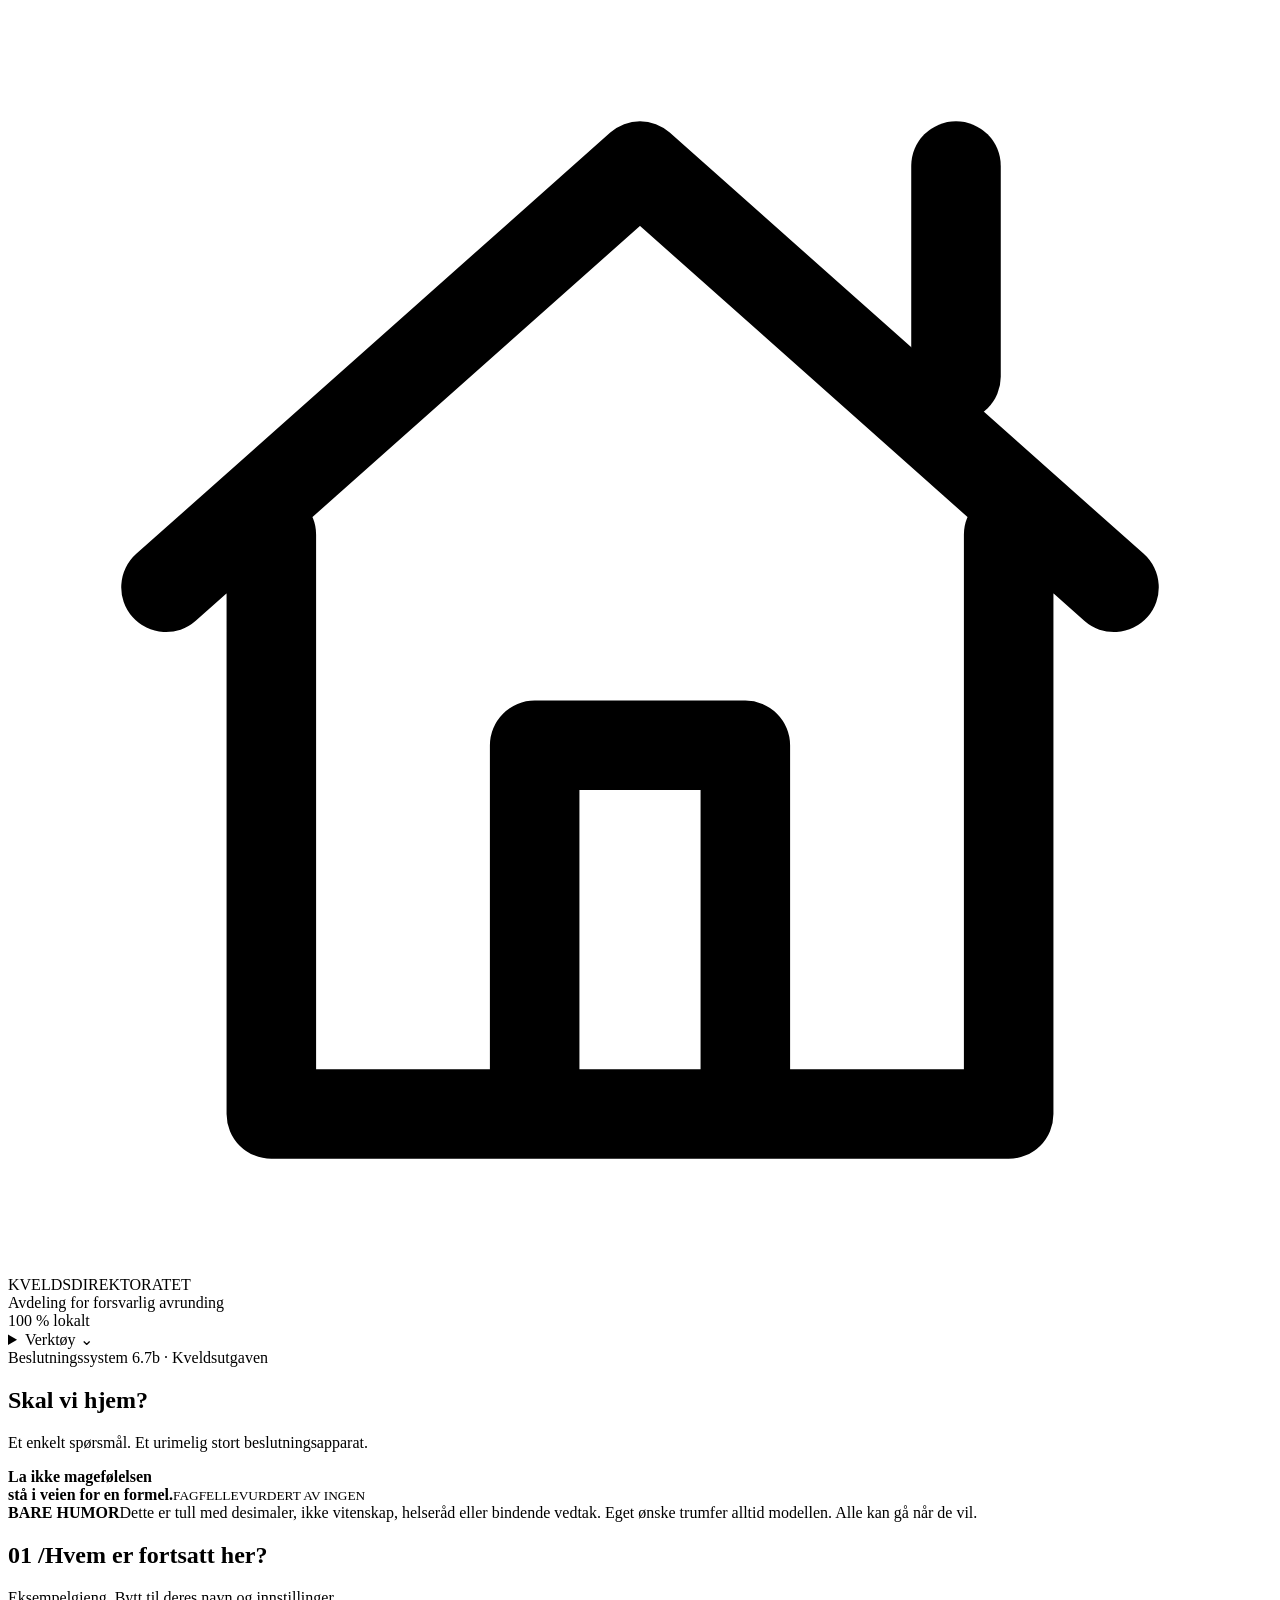
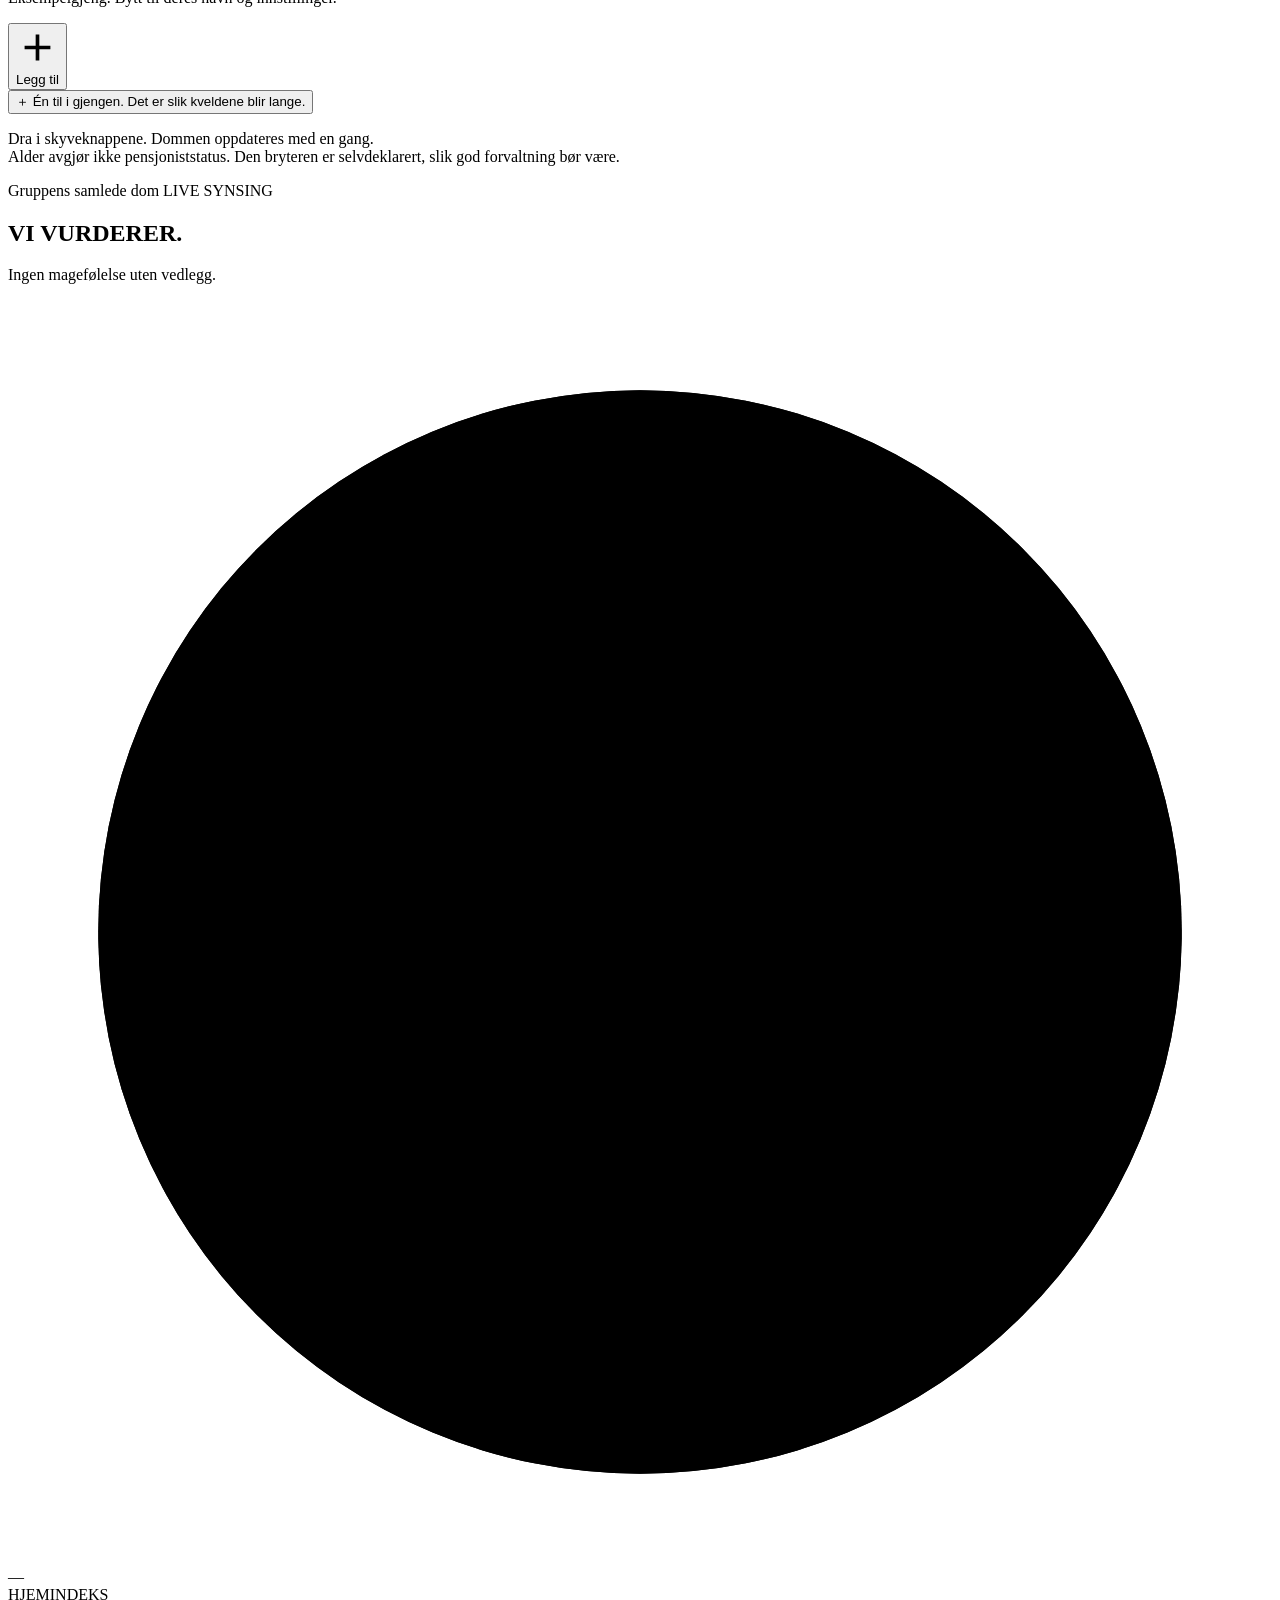
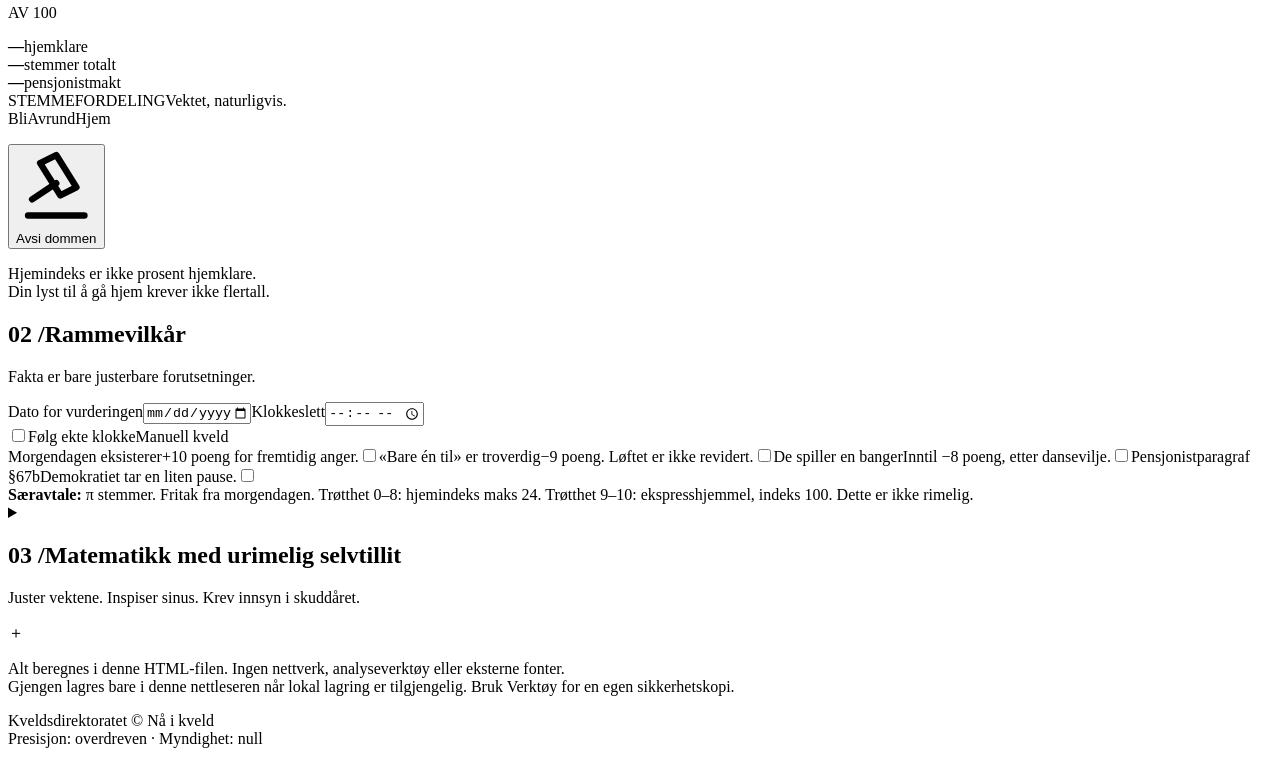
==== skal-vi-hjem/index.html @ 159235f3 "Add Skal vi hjem app shell" ====
<!DOCTYPE html>
<html lang="nb">
<head>
<meta charset="utf-8">
<meta name="viewport" content="width=device-width, initial-scale=1">
<meta name="theme-color" content="#141812">
<meta name="description" content="En fullstendig overkonstruert, helt lokal og utelukkende humoristisk beslutningsmodell for når kvelden skal avsluttes.">
<title>Skal vi hjem? — Kveldsdirektoratet</title>
<link rel="stylesheet" href="style.css">
</head>
<body>
<noscript><div class="no-js">Denne appen trenger JavaScript aktivert i nettleseren. Den bruker ikke internett.</div></noscript>
<header class="wrap topbar">
  <div class="brand"><div class="brand-icon" aria-hidden="true"><svg viewBox="0 0 24 24" fill="none" stroke="currentColor" stroke-width="1.7" stroke-linecap="round" stroke-linejoin="round"><path d="M3 11 12 3l9 8M5 10v11h14V10M10 21v-7h4v7"/><path d="M18 3v4"/></svg></div><div><div class="brand-name">KVELDSDIREKTORATET</div><div class="brand-sub">Avdeling for forsvarlig avrunding</div></div></div>
  <div class="top-actions"><div class="local-status" id="storage-status" title="Ingen data sendes. Alt behandles i nettleseren."><span class="dot"></span><span id="storage-label">100 % lokalt</span></div><details class="tools" id="tools"><summary>Verktøy <span aria-hidden="true">⌄</span></summary><div class="tools-menu"><button type="button" id="new-group">Ny, tom gjeng</button><button type="button" id="load-demo">Last inn eksempelgjengen</button><hr><button type="button" id="export-data">Lagre gjengen som fil (.json)</button><button type="button" id="import-data">Hent gjeng fra fil (.json)</button><button type="button" id="print-button">Skriv ut beslutningsgrunnlaget</button><hr><button type="button" id="reset-all">Tilbakestill alt</button><small>Ingen innlogging. Ingen sky.<br>Unødvendig mye saksbehandling.</small></div></details></div>
</header>
<main class="wrap" id="app-main">
  <section class="hero" aria-labelledby="page-title"><div><div class="eyebrow">Beslutningssystem 6.7b · Kveldsutgaven</div><h1 id="page-title">Skal vi hjem<span>?</span></h1><p class="hero-sub">Et enkelt spørsmål. Et urimelig stort beslutningsapparat.</p></div><div class="hero-aside"><strong>La ikke magefølelsen<br>stå i veien for en formel.</strong><small>FAGFELLEVURDERT AV INGEN</small></div></section>
  <div class="humor-note"><strong>BARE HUMOR</strong><span>Dette er tull med desimaler, ikke vitenskap, helseråd eller bindende vedtak. Eget ønske trumfer alltid modellen. Alle kan gå når de vil.</span></div>
  <div class="input-alert" id="input-alert" role="status" hidden></div>
  <div class="dashboard">
    <section class="people-section" aria-labelledby="people-heading"><div class="section-title"><div><h2 id="people-heading"><span class="section-index">01 /</span>Hvem er fortsatt her?</h2><p class="section-description" id="roster-description">Eksempelgjeng. Bytt til deres navn og innstillinger.</p></div><button class="btn btn-primary" type="button" id="add-person"><svg viewBox="0 0 20 20" fill="none" stroke="currentColor" stroke-width="1.7" aria-hidden="true"><path d="M10 4v12M4 10h12"/></svg>Legg til</button></div><div class="people-grid" id="people-grid"></div><button type="button" class="add-tile" id="add-person-bottom"><span aria-hidden="true">＋</span> Én til i gjengen. Det er slik kveldene blir lange.</button><p class="people-footnote">Dra i skyveknappene. Dommen oppdateres med en gang.<br>Alder avgjør ikke pensjoniststatus. Den bryteren er selvdeklarert, slik god forvaltning bør være.</p></section>
    <section class="panel verdict-panel" id="verdict-panel" aria-labelledby="verdict-title"><div class="panel-eyebrow"><span>Gruppens samlede dom</span><span class="live-badge"><span class="dot"></span> LIVE SYNSING</span></div><div class="verdict-main"><div><h2 class="verdict-heading" id="verdict-title" aria-live="polite" aria-atomic="true">VI VURDERER.</h2><p class="verdict-kicker" id="verdict-kicker">Ingen magefølelse uten vedlegg.</p></div><div class="gauge" id="group-gauge" role="img" aria-label="Gruppens hjemindeks"><svg viewBox="0 0 112 112" aria-hidden="true"><circle class="gauge-base" cx="56" cy="56" r="48"/><circle class="gauge-value" id="gauge-value" cx="56" cy="56" r="48"/></svg><div class="gauge-text"><div class="gauge-number" id="group-score">—</div><div class="gauge-caption">HJEMINDEKS</div><div class="gauge-caption">AV 100</div></div></div></div><p class="group-reason" id="group-reason"></p><div class="stats-row"><div class="stat"><strong id="home-count">—</strong><span>hjemklare</span></div><div class="stat"><strong id="vote-count">—</strong><span>stemmer totalt</span></div><div class="stat"><strong id="pension-power">—</strong><span>pensjonistmakt</span></div></div><div class="vote-title"><span>STEMMEFORDELING</span><span>Vektet, naturligvis.</span></div><div class="vote-bar" role="img" id="vote-bar" aria-label="Vektede stemmer"><div class="vote-segment vote-stay" id="votes-stay"></div><div class="vote-segment vote-middle" id="votes-middle"></div><div class="vote-segment vote-home" id="votes-home"></div></div><div class="vote-legend"><span><i class="legend-dot vote-stay"></i><span id="legend-stay">Bli</span></span><span><i class="legend-dot vote-middle"></i><span id="legend-middle">Avrund</span></span><span><i class="legend-dot vote-home"></i><span id="legend-home">Hjem</span></span></div><p class="counterfactual" id="counterfactual"></p><button class="btn btn-primary ruling-button" type="button" id="announce"><svg viewBox="0 0 20 20" fill="none" stroke="currentColor" stroke-width="1.6" stroke-linecap="round" stroke-linejoin="round" aria-hidden="true"><path d="m6 4 4-2 5 8-4 2zM10 9l-6 4M3 17h14"/></svg>Avsi dommen</button><p class="verdict-disclaimer">Hjemindeks er ikke prosent hjemklare.<br>Din lyst til å gå hjem krever ikke flertall.</p></section>
    <section class="panel controls-panel" aria-labelledby="controls-heading"><div class="panel-title"><h2 id="controls-heading"><span class="section-index">02 /</span>Rammevilkår</h2><p class="section-description">Fakta er bare justerbare forutsetninger.</p></div><div class="datetime-row"><label><span class="field-label">Dato for vurderingen</span><input id="model-date" type="date" min="1900-01-01" max="2199-12-31" required></label><label><span class="field-label">Klokkeslett</span><input id="model-time" type="time" step="60" required></label></div><div class="clock-line"><label><span class="switch"><input id="real-clock" type="checkbox"><span class="switch-track"></span></span>Følg ekte klokke</label><span class="clock-note" id="clock-note">Manuell kveld</span></div><div class="conditions"><label class="condition"><span><span class="condition-name">Morgendagen eksisterer</span><span class="condition-note">+10 poeng for fremtidig anger.</span></span><span class="switch"><input type="checkbox" id="tomorrow" data-condition="tomorrow"><span class="switch-track"></span></span></label><label class="condition"><span><span class="condition-name">«Bare én til» er troverdig</span><span class="condition-note">−9 poeng. Løftet er ikke revidert.</span></span><span class="switch"><input type="checkbox" id="oneMore" data-condition="oneMore"><span class="switch-track"></span></span></label><label class="condition"><span><span class="condition-name">De spiller en banger</span><span class="condition-note">Inntil −8 poeng, etter dansevilje.</span></span><span class="switch"><input type="checkbox" id="banger" data-condition="banger"><span class="switch-track"></span></span></label><label class="condition"><span><span class="condition-name">Pensjonistparagraf §67b</span><span class="condition-note">Demokratiet tar en liten pause.</span></span><span class="switch"><input type="checkbox" id="pensionRule" data-condition="pensionRule"><span class="switch-track"></span></span></label></div><div class="rule-box" id="rule-box"><strong>Særavtale:</strong> π stemmer. Fritak fra morgendagen. Trøtthet 0–8: hjemindeks maks 24. Trøtthet 9–10: ekspresshjemmel, indeks 100. Dette er ikke rimelig.</div></section>
  </div>
  <details class="method-section" id="method-section"><summary class="method-summary"><div><h2><span class="section-index">03 /</span>Matematikk med urimelig selvtillit</h2><p>Juster vektene. Inspiser sinus. Krev innsyn i skuddåret.</p></div><span class="method-chevron" aria-hidden="true">＋</span></summary><div class="method-body"><div class="formula-area"><p class="subheading">Hele den høyst useriøse formelen</p><div class="formula"><span class="accent">H<sub>i</sub> = clip<sub>0…100</sub>[</span><br>45 + a(T<sub>i</sub> − 5) − b(D<sub>i</sub> − 5)<br>+ c(A<sub>i</sub> − 45) + 2,5 max(0, h* − 22)<br>+ s sin(2π(m + 7A<sub>i</sub>) / 180)<br>+ L(år) + 10M(1 − QP<sub>i</sub>)<br>− 9E − 8B(D<sub>i</sub> / 10) <span class="accent">]</span><br><br><span class="accent">J<sub>i</sub></span> = H<sub>i</sub>, med mindre §67b gjelder:<br>QP<sub>i</sub> = 1 → T<sub>i</sub> ≤ 8: min(H<sub>i</sub>, 24)<br>QP<sub>i</sub> = 1 → T<sub>i</sub> ≥ 9: 100<br><span class="accent">w<sub>i</sub></span> = π ved aktiv særavtale, ellers 1<br><span class="accent">Gruppedom G = Σ(w<sub>i</sub> × J<sub>i</sub>) / Σw<sub>i</sub></span></div><div class="formula-keys"><span><strong>T / D</strong> = trøtthet / dansevilje, 0–10</span><span><strong>A</strong> = oppgitt alder, 0–120</span><span><strong>a / b / c / s</strong> = justerbare vekter</span><span><strong>m</strong> = minutter siden midnatt</span><span><strong>M / E / B</strong> = de tre øverste bryterne</span><span><strong>Q / P</strong> = særregel / pensjonist, 0 eller 1</span></div><p class="method-explain"><strong>Nattkorreksjon:</strong> h* er klokkeslettet i desimaltimer. Før kl. 12 legger vi til 24, slik at kl. 02 regnes som time 26. <strong>Sinus:</strong> bruker radianer og en fullstendig ugrunnet periode på 180 minutter, med aldersforskjøvet fase. <strong>Skuddår:</strong> L = −4 i skuddår, ellers +1 i administrasjonsgebyr. År delelig på 4 er skuddår, unntatt hundreår som ikke er delelige på 400.</p><div class="thresholds"><span><b style="color:var(--stay)">Bli:</b> under 35</span><span><b style="color:var(--middle)">Avrund:</b> 35–59,9</span><span><b style="color:var(--home)">Hjem:</b> 60 eller mer</span></div><p class="method-explain">Høyere indeks = sterkere hjem-anbefaling. Individuell indeks J avrundes til én desimal før vekting. Gruppeindeksen avrundes til én desimal før klassifisering. Mellomregningene bruker fulle verdier; viste delbeløp kan avvike litt ved summering. «Uten §67b» regner hele modellen på nytt med særregelen avslått.</p><p class="method-explain"><strong>Vitenskapelig grunnlag: ingen.</strong> Tall, vekter, terskler og særregler er laget for denne vitsen. Modellen måler ikke helse, sikkerhet eller faktisk ønske om å bli.</p></div><div class="weights-area"><p class="subheading">Finjustering for kontrollfriker</p><div class="weight-setting"><div class="slider-label"><label for="weight-tired">Trøtthetens tyngde</label><output class="slider-value" for="weight-tired" id="weight-tired-value"></output></div><input class="range range-tired" type="range" id="weight-tired" data-weight="tired" min="2" max="10" step="0.5"><p class="weight-help">a · Hvor høyt skal kroppen få snakke?</p></div><div class="weight-setting"><div class="slider-label"><label for="weight-dance">Danseviljens lobbykraft</label><output class="slider-value" for="weight-dance" id="weight-dance-value"></output></div><input class="range" type="range" id="weight-dance" data-weight="dance" min="1" max="8" step="0.5"><p class="weight-help">b · Hvor mye skal én god låt få bety?</p></div><div class="weight-setting"><div class="slider-label"><label for="weight-age">Aldersbyråkrati</label><output class="slider-value" for="weight-age" id="weight-age-value"></output></div><input class="range" type="range" id="weight-age" data-weight="age" min="0" max="0.3" step="0.01"><p class="weight-help">c · Alderen er et tall. Vi ga tallet et skjema.</p></div><div class="weight-setting"><div class="slider-label"><label for="weight-sine">Kommunal sinusamplitude</label><output class="slider-value" for="weight-sine" id="weight-sine-value"></output></div><input class="range" type="range" id="weight-sine" data-weight="sine" min="0" max="12" step="1"><p class="weight-help">s · Mer bølge. Ikke mer innsikt.</p></div><button type="button" class="btn btn-small btn-quiet" id="reset-weights">Tilbakestill vektene</button><div class="leap-readout" id="leap-readout"></div></div></div></details>
</main>
<footer class="wrap page-footer"><p id="privacy-note">Alt beregnes i denne HTML-filen. Ingen nettverk, analyseverktøy eller eksterne fonter.<br>Gjengen lagres bare i denne nettleseren når lokal lagring er tilgjengelig. Bruk Verktøy for en egen sikkerhetskopi.</p><p class="footer-mark">Kveldsdirektoratet © Nå i kveld<br>Presisjon: overdreven · Myndighet: null</p></footer>
<div class="toast" id="toast" role="status" aria-live="polite"></div>
<input type="file" id="import-file" accept=".json,application/json" hidden>
<dialog id="ruling-dialog" aria-labelledby="ruling-title"><div class="dialog-inner"><div class="dialog-top"><span class="dialog-eyebrow">KVELDSDIREKTORATET HAR TALT</span><button class="dialog-close" data-close-dialog="ruling-dialog" aria-label="Lukk dommen">×</button></div><div class="ruling-mark" aria-hidden="true"><svg viewBox="0 0 24 24" fill="none" stroke="currentColor" stroke-width="1.6" stroke-linecap="round" stroke-linejoin="round"><path d="m7 5 4-2 6 9-4 2zM12 10l-7 5M4 20h16"/></svg></div><h2 class="ruling-title" id="ruling-title"></h2><p class="ruling-lead" id="ruling-lead"></p><div class="ruling-metadata" id="ruling-metadata"></div><div class="ruling-people" id="ruling-people"></div><div class="dialog-humor"><strong>Dette vedtaket er humor.</strong> Det kan påklages muntlig, ignoreres helt eller overstyres av et enkelt «jeg går». Hjemreisen har ingen søknadsfrist.</div><div class="dialog-actions"><button class="btn btn-primary" id="copy-ruling">Kopier dommen</button><button class="btn" id="print-ruling">Skriv ut</button><button class="btn btn-quiet" data-close-dialog="ruling-dialog">Tilbake til synsingen</button></div><div class="copy-area" id="copy-area" hidden><p>Automatisk kopiering er ikke tilgjengelig her. Teksten er markert: bruk Ctrl+C.</p><textarea id="copy-text" readonly aria-label="Dom klar til kopiering"></textarea></div></div></dialog>
<dialog id="confirm-dialog" aria-labelledby="confirm-title"><div class="dialog-inner"><h2 class="confirm-title" id="confirm-title"></h2><p class="confirm-text" id="confirm-text"></p><div class="dialog-actions"><button class="btn btn-quiet" id="confirm-cancel">Avbryt</button><button class="btn btn-primary" id="confirm-ok">Gjør det</button></div></div></dialog>
<div id="print-sheet"></div>
<script src="app.js"></script>
</body>
</html>
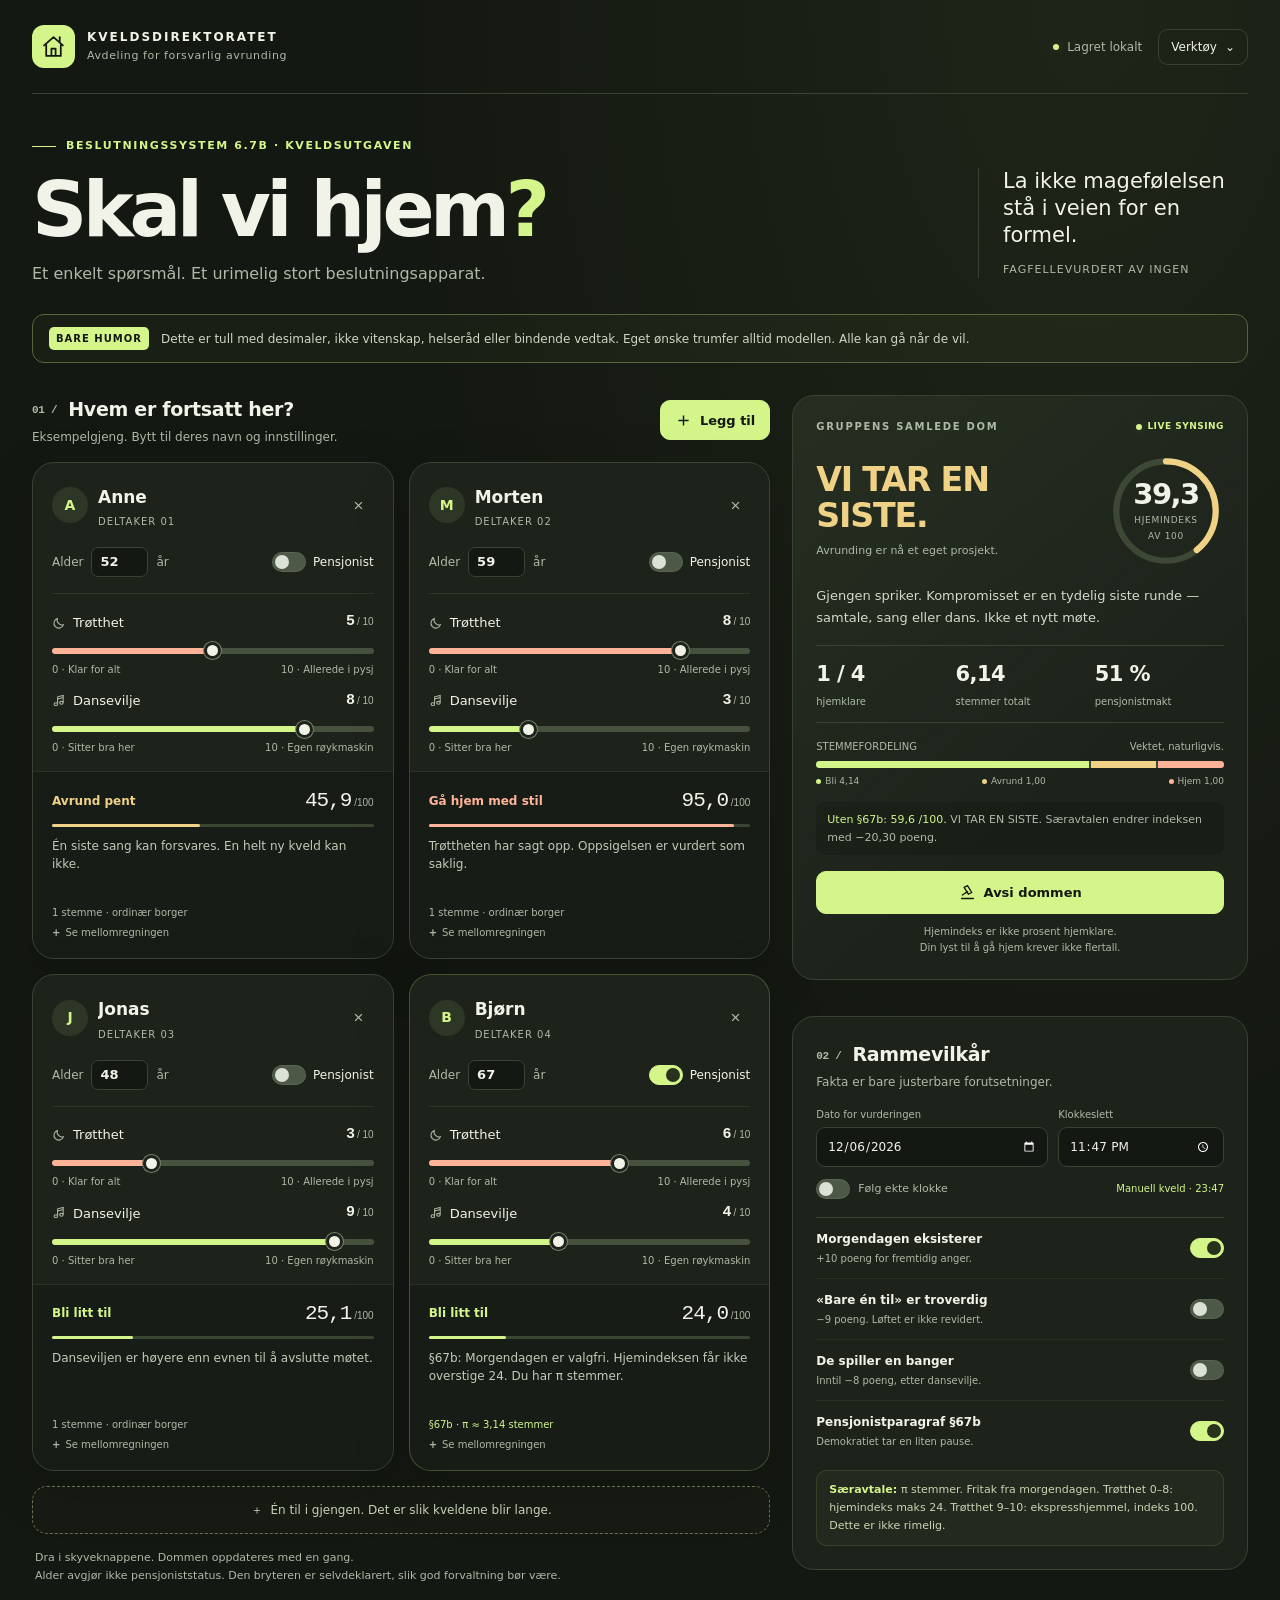
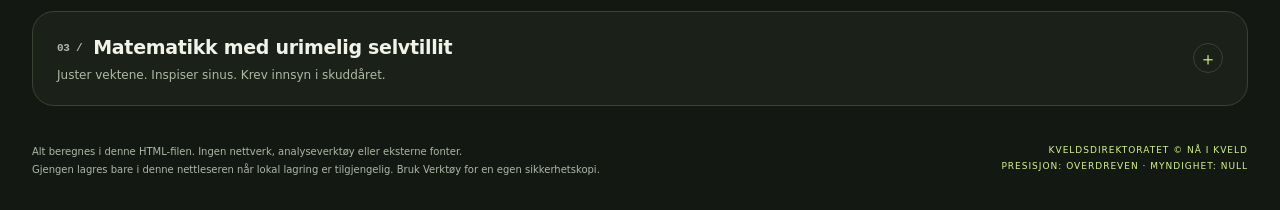
==== commit 52704f0b: "Finish publishing Skal vi hjem with verified original app and working loader" ====
--- a/skal-vi-hjem/index.html
+++ b/skal-vi-hjem/index.html
@@ -4,33 +4,47 @@
 <meta charset="utf-8">
 <meta name="viewport" content="width=device-width, initial-scale=1">
 <meta name="theme-color" content="#141812">
-<meta name="description" content="En fullstendig overkonstruert, helt lokal og utelukkende humoristisk beslutningsmodell for når kvelden skal avsluttes.">
+<meta name="description" content="Skal vi hjem? En overkonstruert og utelukkende humoristisk beslutningsmodell fra Kveldsdirektoratet.">
 <title>Skal vi hjem? — Kveldsdirektoratet</title>
-<link rel="stylesheet" href="style.css">
+<style>
+:root{color-scheme:dark}*{box-sizing:border-box}body{margin:0;min-height:100vh;display:grid;place-items:center;background:#141812;color:#f2f1e8;font-family:system-ui,-apple-system,"Segoe UI",sans-serif;padding:28px}main{max-width:560px}small{color:#bddb6f;letter-spacing:.14em;font-weight:700}h1{font-size:clamp(40px,8vw,68px);letter-spacing:-.05em;margin:20px 0}p{line-height:1.6;color:#c0c6b8}button{font:inherit;cursor:pointer;background:#c3e578;border:0;border-radius:9px;padding:12px 18px;color:#141812;font-weight:700}[hidden]{display:none!important}
+</style>
 </head>
 <body>
-<noscript><div class="no-js">Denne appen trenger JavaScript aktivert i nettleseren. Den bruker ikke internett.</div></noscript>
-<header class="wrap topbar">
-  <div class="brand"><div class="brand-icon" aria-hidden="true"><svg viewBox="0 0 24 24" fill="none" stroke="currentColor" stroke-width="1.7" stroke-linecap="round" stroke-linejoin="round"><path d="M3 11 12 3l9 8M5 10v11h14V10M10 21v-7h4v7"/><path d="M18 3v4"/></svg></div><div><div class="brand-name">KVELDSDIREKTORATET</div><div class="brand-sub">Avdeling for forsvarlig avrunding</div></div></div>
-  <div class="top-actions"><div class="local-status" id="storage-status" title="Ingen data sendes. Alt behandles i nettleseren."><span class="dot"></span><span id="storage-label">100 % lokalt</span></div><details class="tools" id="tools"><summary>Verktøy <span aria-hidden="true">⌄</span></summary><div class="tools-menu"><button type="button" id="new-group">Ny, tom gjeng</button><button type="button" id="load-demo">Last inn eksempelgjengen</button><hr><button type="button" id="export-data">Lagre gjengen som fil (.json)</button><button type="button" id="import-data">Hent gjeng fra fil (.json)</button><button type="button" id="print-button">Skriv ut beslutningsgrunnlaget</button><hr><button type="button" id="reset-all">Tilbakestill alt</button><small>Ingen innlogging. Ingen sky.<br>Unødvendig mye saksbehandling.</small></div></details></div>
-</header>
-<main class="wrap" id="app-main">
-  <section class="hero" aria-labelledby="page-title"><div><div class="eyebrow">Beslutningssystem 6.7b · Kveldsutgaven</div><h1 id="page-title">Skal vi hjem<span>?</span></h1><p class="hero-sub">Et enkelt spørsmål. Et urimelig stort beslutningsapparat.</p></div><div class="hero-aside"><strong>La ikke magefølelsen<br>stå i veien for en formel.</strong><small>FAGFELLEVURDERT AV INGEN</small></div></section>
-  <div class="humor-note"><strong>BARE HUMOR</strong><span>Dette er tull med desimaler, ikke vitenskap, helseråd eller bindende vedtak. Eget ønske trumfer alltid modellen. Alle kan gå når de vil.</span></div>
-  <div class="input-alert" id="input-alert" role="status" hidden></div>
-  <div class="dashboard">
-    <section class="people-section" aria-labelledby="people-heading"><div class="section-title"><div><h2 id="people-heading"><span class="section-index">01 /</span>Hvem er fortsatt her?</h2><p class="section-description" id="roster-description">Eksempelgjeng. Bytt til deres navn og innstillinger.</p></div><button class="btn btn-primary" type="button" id="add-person"><svg viewBox="0 0 20 20" fill="none" stroke="currentColor" stroke-width="1.7" aria-hidden="true"><path d="M10 4v12M4 10h12"/></svg>Legg til</button></div><div class="people-grid" id="people-grid"></div><button type="button" class="add-tile" id="add-person-bottom"><span aria-hidden="true">＋</span> Én til i gjengen. Det er slik kveldene blir lange.</button><p class="people-footnote">Dra i skyveknappene. Dommen oppdateres med en gang.<br>Alder avgjør ikke pensjoniststatus. Den bryteren er selvdeklarert, slik god forvaltning bør være.</p></section>
-    <section class="panel verdict-panel" id="verdict-panel" aria-labelledby="verdict-title"><div class="panel-eyebrow"><span>Gruppens samlede dom</span><span class="live-badge"><span class="dot"></span> LIVE SYNSING</span></div><div class="verdict-main"><div><h2 class="verdict-heading" id="verdict-title" aria-live="polite" aria-atomic="true">VI VURDERER.</h2><p class="verdict-kicker" id="verdict-kicker">Ingen magefølelse uten vedlegg.</p></div><div class="gauge" id="group-gauge" role="img" aria-label="Gruppens hjemindeks"><svg viewBox="0 0 112 112" aria-hidden="true"><circle class="gauge-base" cx="56" cy="56" r="48"/><circle class="gauge-value" id="gauge-value" cx="56" cy="56" r="48"/></svg><div class="gauge-text"><div class="gauge-number" id="group-score">—</div><div class="gauge-caption">HJEMINDEKS</div><div class="gauge-caption">AV 100</div></div></div></div><p class="group-reason" id="group-reason"></p><div class="stats-row"><div class="stat"><strong id="home-count">—</strong><span>hjemklare</span></div><div class="stat"><strong id="vote-count">—</strong><span>stemmer totalt</span></div><div class="stat"><strong id="pension-power">—</strong><span>pensjonistmakt</span></div></div><div class="vote-title"><span>STEMMEFORDELING</span><span>Vektet, naturligvis.</span></div><div class="vote-bar" role="img" id="vote-bar" aria-label="Vektede stemmer"><div class="vote-segment vote-stay" id="votes-stay"></div><div class="vote-segment vote-middle" id="votes-middle"></div><div class="vote-segment vote-home" id="votes-home"></div></div><div class="vote-legend"><span><i class="legend-dot vote-stay"></i><span id="legend-stay">Bli</span></span><span><i class="legend-dot vote-middle"></i><span id="legend-middle">Avrund</span></span><span><i class="legend-dot vote-home"></i><span id="legend-home">Hjem</span></span></div><p class="counterfactual" id="counterfactual"></p><button class="btn btn-primary ruling-button" type="button" id="announce"><svg viewBox="0 0 20 20" fill="none" stroke="currentColor" stroke-width="1.6" stroke-linecap="round" stroke-linejoin="round" aria-hidden="true"><path d="m6 4 4-2 5 8-4 2zM10 9l-6 4M3 17h14"/></svg>Avsi dommen</button><p class="verdict-disclaimer">Hjemindeks er ikke prosent hjemklare.<br>Din lyst til å gå hjem krever ikke flertall.</p></section>
-    <section class="panel controls-panel" aria-labelledby="controls-heading"><div class="panel-title"><h2 id="controls-heading"><span class="section-index">02 /</span>Rammevilkår</h2><p class="section-description">Fakta er bare justerbare forutsetninger.</p></div><div class="datetime-row"><label><span class="field-label">Dato for vurderingen</span><input id="model-date" type="date" min="1900-01-01" max="2199-12-31" required></label><label><span class="field-label">Klokkeslett</span><input id="model-time" type="time" step="60" required></label></div><div class="clock-line"><label><span class="switch"><input id="real-clock" type="checkbox"><span class="switch-track"></span></span>Følg ekte klokke</label><span class="clock-note" id="clock-note">Manuell kveld</span></div><div class="conditions"><label class="condition"><span><span class="condition-name">Morgendagen eksisterer</span><span class="condition-note">+10 poeng for fremtidig anger.</span></span><span class="switch"><input type="checkbox" id="tomorrow" data-condition="tomorrow"><span class="switch-track"></span></span></label><label class="condition"><span><span class="condition-name">«Bare én til» er troverdig</span><span class="condition-note">−9 poeng. Løftet er ikke revidert.</span></span><span class="switch"><input type="checkbox" id="oneMore" data-condition="oneMore"><span class="switch-track"></span></span></label><label class="condition"><span><span class="condition-name">De spiller en banger</span><span class="condition-note">Inntil −8 poeng, etter dansevilje.</span></span><span class="switch"><input type="checkbox" id="banger" data-condition="banger"><span class="switch-track"></span></span></label><label class="condition"><span><span class="condition-name">Pensjonistparagraf §67b</span><span class="condition-note">Demokratiet tar en liten pause.</span></span><span class="switch"><input type="checkbox" id="pensionRule" data-condition="pensionRule"><span class="switch-track"></span></span></label></div><div class="rule-box" id="rule-box"><strong>Særavtale:</strong> π stemmer. Fritak fra morgendagen. Trøtthet 0–8: hjemindeks maks 24. Trøtthet 9–10: ekspresshjemmel, indeks 100. Dette er ikke rimelig.</div></section>
-  </div>
-  <details class="method-section" id="method-section"><summary class="method-summary"><div><h2><span class="section-index">03 /</span>Matematikk med urimelig selvtillit</h2><p>Juster vektene. Inspiser sinus. Krev innsyn i skuddåret.</p></div><span class="method-chevron" aria-hidden="true">＋</span></summary><div class="method-body"><div class="formula-area"><p class="subheading">Hele den høyst useriøse formelen</p><div class="formula"><span class="accent">H<sub>i</sub> = clip<sub>0…100</sub>[</span><br>45 + a(T<sub>i</sub> − 5) − b(D<sub>i</sub> − 5)<br>+ c(A<sub>i</sub> − 45) + 2,5 max(0, h* − 22)<br>+ s sin(2π(m + 7A<sub>i</sub>) / 180)<br>+ L(år) + 10M(1 − QP<sub>i</sub>)<br>− 9E − 8B(D<sub>i</sub> / 10) <span class="accent">]</span><br><br><span class="accent">J<sub>i</sub></span> = H<sub>i</sub>, med mindre §67b gjelder:<br>QP<sub>i</sub> = 1 → T<sub>i</sub> ≤ 8: min(H<sub>i</sub>, 24)<br>QP<sub>i</sub> = 1 → T<sub>i</sub> ≥ 9: 100<br><span class="accent">w<sub>i</sub></span> = π ved aktiv særavtale, ellers 1<br><span class="accent">Gruppedom G = Σ(w<sub>i</sub> × J<sub>i</sub>) / Σw<sub>i</sub></span></div><div class="formula-keys"><span><strong>T / D</strong> = trøtthet / dansevilje, 0–10</span><span><strong>A</strong> = oppgitt alder, 0–120</span><span><strong>a / b / c / s</strong> = justerbare vekter</span><span><strong>m</strong> = minutter siden midnatt</span><span><strong>M / E / B</strong> = de tre øverste bryterne</span><span><strong>Q / P</strong> = særregel / pensjonist, 0 eller 1</span></div><p class="method-explain"><strong>Nattkorreksjon:</strong> h* er klokkeslettet i desimaltimer. Før kl. 12 legger vi til 24, slik at kl. 02 regnes som time 26. <strong>Sinus:</strong> bruker radianer og en fullstendig ugrunnet periode på 180 minutter, med aldersforskjøvet fase. <strong>Skuddår:</strong> L = −4 i skuddår, ellers +1 i administrasjonsgebyr. År delelig på 4 er skuddår, unntatt hundreår som ikke er delelige på 400.</p><div class="thresholds"><span><b style="color:var(--stay)">Bli:</b> under 35</span><span><b style="color:var(--middle)">Avrund:</b> 35–59,9</span><span><b style="color:var(--home)">Hjem:</b> 60 eller mer</span></div><p class="method-explain">Høyere indeks = sterkere hjem-anbefaling. Individuell indeks J avrundes til én desimal før vekting. Gruppeindeksen avrundes til én desimal før klassifisering. Mellomregningene bruker fulle verdier; viste delbeløp kan avvike litt ved summering. «Uten §67b» regner hele modellen på nytt med særregelen avslått.</p><p class="method-explain"><strong>Vitenskapelig grunnlag: ingen.</strong> Tall, vekter, terskler og særregler er laget for denne vitsen. Modellen måler ikke helse, sikkerhet eller faktisk ønske om å bli.</p></div><div class="weights-area"><p class="subheading">Finjustering for kontrollfriker</p><div class="weight-setting"><div class="slider-label"><label for="weight-tired">Trøtthetens tyngde</label><output class="slider-value" for="weight-tired" id="weight-tired-value"></output></div><input class="range range-tired" type="range" id="weight-tired" data-weight="tired" min="2" max="10" step="0.5"><p class="weight-help">a · Hvor høyt skal kroppen få snakke?</p></div><div class="weight-setting"><div class="slider-label"><label for="weight-dance">Danseviljens lobbykraft</label><output class="slider-value" for="weight-dance" id="weight-dance-value"></output></div><input class="range" type="range" id="weight-dance" data-weight="dance" min="1" max="8" step="0.5"><p class="weight-help">b · Hvor mye skal én god låt få bety?</p></div><div class="weight-setting"><div class="slider-label"><label for="weight-age">Aldersbyråkrati</label><output class="slider-value" for="weight-age" id="weight-age-value"></output></div><input class="range" type="range" id="weight-age" data-weight="age" min="0" max="0.3" step="0.01"><p class="weight-help">c · Alderen er et tall. Vi ga tallet et skjema.</p></div><div class="weight-setting"><div class="slider-label"><label for="weight-sine">Kommunal sinusamplitude</label><output class="slider-value" for="weight-sine" id="weight-sine-value"></output></div><input class="range" type="range" id="weight-sine" data-weight="sine" min="0" max="12" step="1"><p class="weight-help">s · Mer bølge. Ikke mer innsikt.</p></div><button type="button" class="btn btn-small btn-quiet" id="reset-weights">Tilbakestill vektene</button><div class="leap-readout" id="leap-readout"></div></div></div></details>
-</main>
-<footer class="wrap page-footer"><p id="privacy-note">Alt beregnes i denne HTML-filen. Ingen nettverk, analyseverktøy eller eksterne fonter.<br>Gjengen lagres bare i denne nettleseren når lokal lagring er tilgjengelig. Bruk Verktøy for en egen sikkerhetskopi.</p><p class="footer-mark">Kveldsdirektoratet © Nå i kveld<br>Presisjon: overdreven · Myndighet: null</p></footer>
-<div class="toast" id="toast" role="status" aria-live="polite"></div>
-<input type="file" id="import-file" accept=".json,application/json" hidden>
-<dialog id="ruling-dialog" aria-labelledby="ruling-title"><div class="dialog-inner"><div class="dialog-top"><span class="dialog-eyebrow">KVELDSDIREKTORATET HAR TALT</span><button class="dialog-close" data-close-dialog="ruling-dialog" aria-label="Lukk dommen">×</button></div><div class="ruling-mark" aria-hidden="true"><svg viewBox="0 0 24 24" fill="none" stroke="currentColor" stroke-width="1.6" stroke-linecap="round" stroke-linejoin="round"><path d="m7 5 4-2 6 9-4 2zM12 10l-7 5M4 20h16"/></svg></div><h2 class="ruling-title" id="ruling-title"></h2><p class="ruling-lead" id="ruling-lead"></p><div class="ruling-metadata" id="ruling-metadata"></div><div class="ruling-people" id="ruling-people"></div><div class="dialog-humor"><strong>Dette vedtaket er humor.</strong> Det kan påklages muntlig, ignoreres helt eller overstyres av et enkelt «jeg går». Hjemreisen har ingen søknadsfrist.</div><div class="dialog-actions"><button class="btn btn-primary" id="copy-ruling">Kopier dommen</button><button class="btn" id="print-ruling">Skriv ut</button><button class="btn btn-quiet" data-close-dialog="ruling-dialog">Tilbake til synsingen</button></div><div class="copy-area" id="copy-area" hidden><p>Automatisk kopiering er ikke tilgjengelig her. Teksten er markert: bruk Ctrl+C.</p><textarea id="copy-text" readonly aria-label="Dom klar til kopiering"></textarea></div></div></dialog>
-<dialog id="confirm-dialog" aria-labelledby="confirm-title"><div class="dialog-inner"><h2 class="confirm-title" id="confirm-title"></h2><p class="confirm-text" id="confirm-text"></p><div class="dialog-actions"><button class="btn btn-quiet" id="confirm-cancel">Avbryt</button><button class="btn btn-primary" id="confirm-ok">Gjør det</button></div></div></dialog>
-<div id="print-sheet"></div>
-<script src="app.js"></script>
+<main id="loading"><small>KVELDSDIREKTORATET</small><h1>Skal vi hjem?</h1><p id="status" role="status">Beslutningsapparatet pakker ut papirene.</p><button id="retry" type="button" hidden onclick="location.reload()">Prøv igjen</button><noscript><p>Aktiver JavaScript i nettleseren for å bruke appen. Beregningene er bare humor.</p></noscript></main>
+<script>window.__SVH='';</script>
+<script src="./packed-1.js"></script>
+<script src="./packed-2.js"></script>
+<script src="./packed-3.js"></script>
+<script src="./packed-4.js"></script>
+<script>
+(async function () {
+  'use strict';
+  try {
+    if (!('DecompressionStream' in window)) {
+      throw new Error('Åpne lenken i en oppdatert versjon av Edge, Chrome, Firefox eller Safari.');
+    }
+    if (typeof window.__SVH !== 'string' || window.__SVH.length !== 30368) {
+      throw new Error('Alle appfilene ble ikke lastet. Last siden på nytt.');
+    }
+    const bytes = Uint8Array.from(atob(window.__SVH), function (c) { return c.charCodeAt(0); });
+    const stream = new Blob([bytes]).stream().pipeThrough(new DecompressionStream('gzip'));
+    const html = await new Response(stream).text();
+    if (!html.startsWith('<!DOCTYPE html>') || !html.includes('id="app-main"')) {
+      throw new Error('Appfilen kunne ikke leses. Last siden på nytt.');
+    }
+    delete window.__SVH;
+    document.open();
+    document.write(html);
+    document.close();
+  } catch (error) {
+    const status = document.getElementById('status');
+    if (status) status.textContent = 'Appen kunne ikke åpnes. ' + (error.message || 'Prøv å laste siden på nytt.');
+    const retry = document.getElementById('retry');
+    if (retry) retry.hidden = false;
+    console.error('Skal vi hjem: innlasting feilet.', error);
+  }
+})();
+</script>
 </body>
 </html>
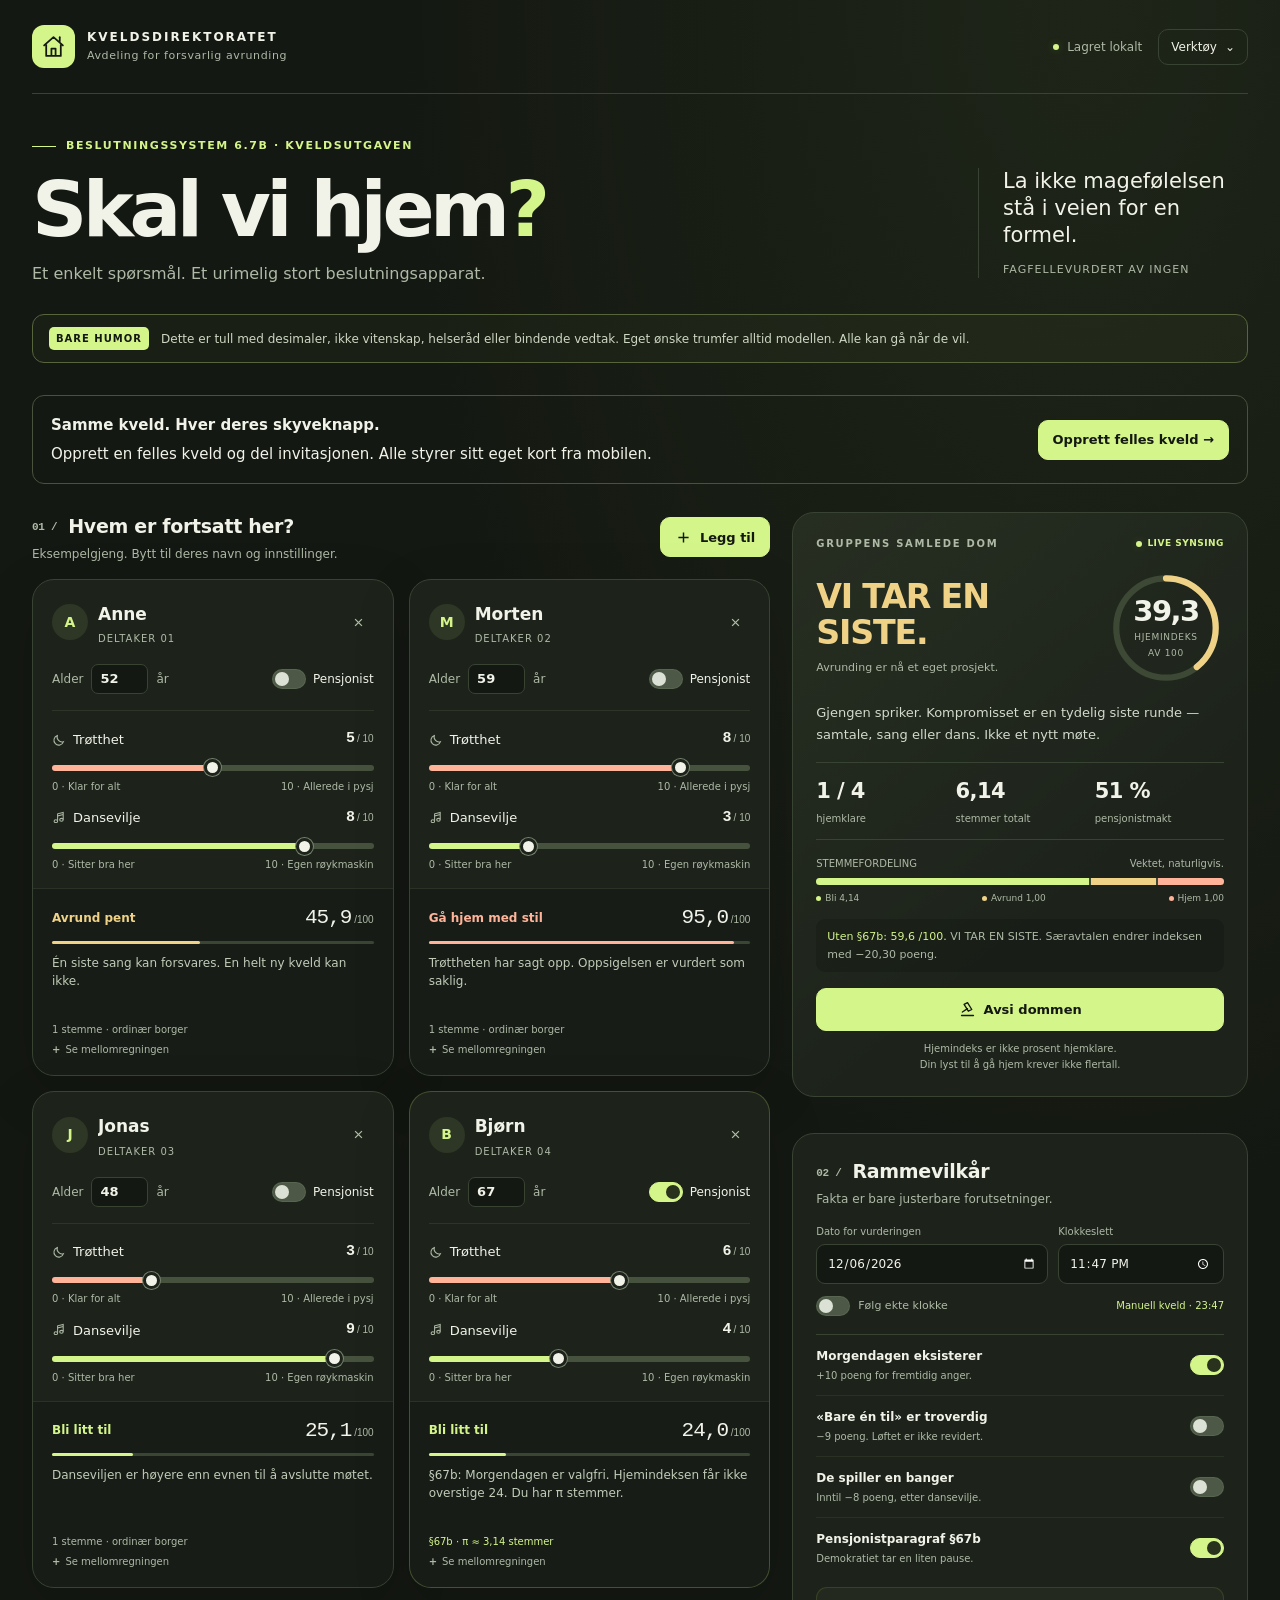
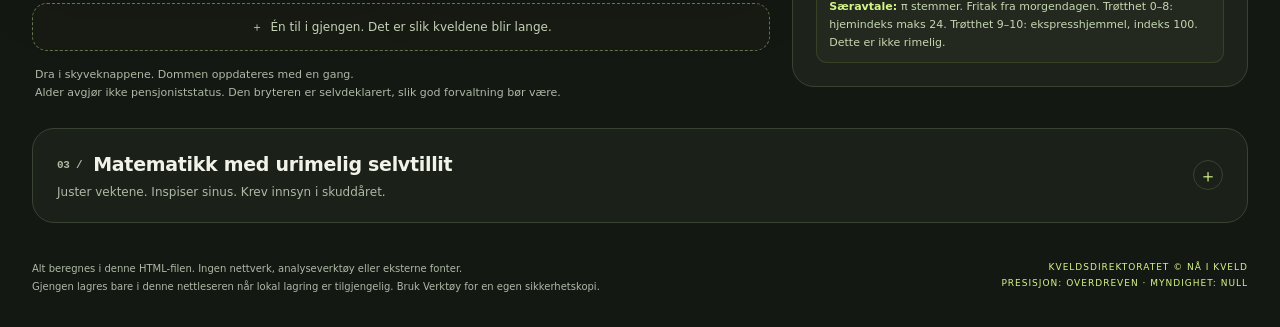
==== commit bcff2bd9: "Aktiver testet samarbeidsmodus og rett Realtime-innlogging Vent på brukerens JWT før Realtime kobles" ====
--- a/skal-vi-hjem/index.html
+++ b/skal-vi-hjem/index.html
@@ -4,47 +4,37 @@
 <meta charset="utf-8">
 <meta name="viewport" content="width=device-width, initial-scale=1">
 <meta name="theme-color" content="#141812">
-<meta name="description" content="Skal vi hjem? En overkonstruert og utelukkende humoristisk beslutningsmodell fra Kveldsdirektoratet.">
+<meta name="description" content="En fullstendig overkonstruert, helt lokal og utelukkende humoristisk beslutningsmodell for når kvelden skal avsluttes.">
 <title>Skal vi hjem? — Kveldsdirektoratet</title>
-<style>
-:root{color-scheme:dark}*{box-sizing:border-box}body{margin:0;min-height:100vh;display:grid;place-items:center;background:#141812;color:#f2f1e8;font-family:system-ui,-apple-system,"Segoe UI",sans-serif;padding:28px}main{max-width:560px}small{color:#bddb6f;letter-spacing:.14em;font-weight:700}h1{font-size:clamp(40px,8vw,68px);letter-spacing:-.05em;margin:20px 0}p{line-height:1.6;color:#c0c6b8}button{font:inherit;cursor:pointer;background:#c3e578;border:0;border-radius:9px;padding:12px 18px;color:#141812;font-weight:700}[hidden]{display:none!important}
-</style>
+<link rel="stylesheet" href="style-1.css"><link rel="stylesheet" href="style-2.css"><link rel="stylesheet" href="style-3.css">
 </head>
 <body>
-<main id="loading"><small>KVELDSDIREKTORATET</small><h1>Skal vi hjem?</h1><p id="status" role="status">Beslutningsapparatet pakker ut papirene.</p><button id="retry" type="button" hidden onclick="location.reload()">Prøv igjen</button><noscript><p>Aktiver JavaScript i nettleseren for å bruke appen. Beregningene er bare humor.</p></noscript></main>
-<script>window.__SVH='';</script>
-<script src="./packed-1.js"></script>
-<script src="./packed-2.js"></script>
-<script src="./packed-3.js"></script>
-<script src="./packed-4.js"></script>
-<script>
-(async function () {
-  'use strict';
-  try {
-    if (!('DecompressionStream' in window)) {
-      throw new Error('Åpne lenken i en oppdatert versjon av Edge, Chrome, Firefox eller Safari.');
-    }
-    if (typeof window.__SVH !== 'string' || window.__SVH.length !== 30368) {
-      throw new Error('Alle appfilene ble ikke lastet. Last siden på nytt.');
-    }
-    const bytes = Uint8Array.from(atob(window.__SVH), function (c) { return c.charCodeAt(0); });
-    const stream = new Blob([bytes]).stream().pipeThrough(new DecompressionStream('gzip'));
-    const html = await new Response(stream).text();
-    if (!html.startsWith('<!DOCTYPE html>') || !html.includes('id="app-main"')) {
-      throw new Error('Appfilen kunne ikke leses. Last siden på nytt.');
-    }
-    delete window.__SVH;
-    document.open();
-    document.write(html);
-    document.close();
-  } catch (error) {
-    const status = document.getElementById('status');
-    if (status) status.textContent = 'Appen kunne ikke åpnes. ' + (error.message || 'Prøv å laste siden på nytt.');
-    const retry = document.getElementById('retry');
-    if (retry) retry.hidden = false;
-    console.error('Skal vi hjem: innlasting feilet.', error);
-  }
-})();
-</script>
+<noscript><div class="no-js">Denne appen trenger JavaScript aktivert i nettleseren. Den bruker ikke internett.</div></noscript>
+<header class="wrap topbar">
+  <div class="brand"><div class="brand-icon" aria-hidden="true"><svg viewBox="0 0 24 24" fill="none" stroke="currentColor" stroke-width="1.7" stroke-linecap="round" stroke-linejoin="round"><path d="M3 11 12 3l9 8M5 10v11h14V10M10 21v-7h4v7"/><path d="M18 3v4"/></svg></div><div><div class="brand-name">KVELDSDIREKTORATET</div><div class="brand-sub">Avdeling for forsvarlig avrunding</div></div></div>
+  <div class="top-actions"><div class="local-status" id="storage-status" title="Ingen data sendes. Alt behandles i nettleseren."><span class="dot"></span><span id="storage-label">100 % lokalt</span></div><details class="tools" id="tools"><summary>Verktøy <span aria-hidden="true">⌄</span></summary><div class="tools-menu"><button type="button" id="new-group">Ny, tom gjeng</button><button type="button" id="load-demo">Last inn eksempelgjengen</button><hr><button type="button" id="export-data">Lagre gjengen som fil (.json)</button><button type="button" id="import-data">Hent gjeng fra fil (.json)</button><button type="button" id="print-button">Skriv ut beslutningsgrunnlaget</button><hr><button type="button" id="reset-all">Tilbakestill alt</button><small>Ingen innlogging. Ingen sky.<br>Unødvendig mye saksbehandling.</small></div></details></div>
+</header>
+<main class="wrap" id="app-main">
+  <section class="hero" aria-labelledby="page-title"><div><div class="eyebrow">Beslutningssystem 6.7b · Kveldsutgaven</div><h1 id="page-title">Skal vi hjem<span>?</span></h1><p class="hero-sub">Et enkelt spørsmål. Et urimelig stort beslutningsapparat.</p></div><div class="hero-aside"><strong>La ikke magefølelsen<br>stå i veien for en formel.</strong><small>FAGFELLEVURDERT AV INGEN</small></div></section>
+  <div class="humor-note"><strong>BARE HUMOR</strong><span>Dette er tull med desimaler, ikke vitenskap, helseråd eller bindende vedtak. Eget ønske trumfer alltid modellen. Alle kan gå når de vil.</span></div>
+  <div class="input-alert" id="input-alert" role="status" hidden></div>
+  <section aria-label="Samarbeidsmodus" style="display:flex;align-items:center;justify-content:space-between;gap:16px;flex-wrap:wrap;margin:20px 0 28px;padding:18px;border:1px solid #48523d;border-radius:12px">
+    <div><strong>Samme kveld. Hver deres skyveknapp.</strong><p style="margin:6px 0 0">Opprett en felles kveld og del invitasjonen. Alle styrer sitt eget kort fra mobilen.</p></div>
+    <a class="btn btn-primary" href="sammen.html" style="text-decoration:none">Opprett felles kveld →</a>
+  </section>
+  <div class="dashboard">
+    <section class="people-section" aria-labelledby="people-heading"><div class="section-title"><div><h2 id="people-heading"><span class="section-index">01 /</span>Hvem er fortsatt her?</h2><p class="section-description" id="roster-description">Eksempelgjeng. Bytt til deres navn og innstillinger.</p></div><button class="btn btn-primary" type="button" id="add-person"><svg viewBox="0 0 20 20" fill="none" stroke="currentColor" stroke-width="1.7" aria-hidden="true"><path d="M10 4v12M4 10h12"/></svg>Legg til</button></div><div class="people-grid" id="people-grid"></div><button type="button" class="add-tile" id="add-person-bottom"><span aria-hidden="true">＋</span> Én til i gjengen. Det er slik kveldene blir lange.</button><p class="people-footnote">Dra i skyveknappene. Dommen oppdateres med en gang.<br>Alder avgjør ikke pensjoniststatus. Den bryteren er selvdeklarert, slik god forvaltning bør være.</p></section>
+    <section class="panel verdict-panel" id="verdict-panel" aria-labelledby="verdict-title"><div class="panel-eyebrow"><span>Gruppens samlede dom</span><span class="live-badge"><span class="dot"></span> LIVE SYNSING</span></div><div class="verdict-main"><div><h2 class="verdict-heading" id="verdict-title" aria-live="polite" aria-atomic="true">VI VURDERER.</h2><p class="verdict-kicker" id="verdict-kicker">Ingen magefølelse uten vedlegg.</p></div><div class="gauge" id="group-gauge" role="img" aria-label="Gruppens hjemindeks"><svg viewBox="0 0 112 112" aria-hidden="true"><circle class="gauge-base" cx="56" cy="56" r="48"/><circle class="gauge-value" id="gauge-value" cx="56" cy="56" r="48"/></svg><div class="gauge-text"><div class="gauge-number" id="group-score">—</div><div class="gauge-caption">HJEMINDEKS</div><div class="gauge-caption">AV 100</div></div></div></div><p class="group-reason" id="group-reason"></p><div class="stats-row"><div class="stat"><strong id="home-count">—</strong><span>hjemklare</span></div><div class="stat"><strong id="vote-count">—</strong><span>stemmer totalt</span></div><div class="stat"><strong id="pension-power">—</strong><span>pensjonistmakt</span></div></div><div class="vote-title"><span>STEMMEFORDELING</span><span>Vektet, naturligvis.</span></div><div class="vote-bar" role="img" id="vote-bar" aria-label="Vektede stemmer"><div class="vote-segment vote-stay" id="votes-stay"></div><div class="vote-segment vote-middle" id="votes-middle"></div><div class="vote-segment vote-home" id="votes-home"></div></div><div class="vote-legend"><span><i class="legend-dot vote-stay"></i><span id="legend-stay">Bli</span></span><span><i class="legend-dot vote-middle"></i><span id="legend-middle">Avrund</span></span><span><i class="legend-dot vote-home"></i><span id="legend-home">Hjem</span></span></div><p class="counterfactual" id="counterfactual"></p><button class="btn btn-primary ruling-button" type="button" id="announce"><svg viewBox="0 0 20 20" fill="none" stroke="currentColor" stroke-width="1.6" stroke-linecap="round" stroke-linejoin="round" aria-hidden="true"><path d="m6 4 4-2 5 8-4 2zM10 9l-6 4M3 17h14"/></svg>Avsi dommen</button><p class="verdict-disclaimer">Hjemindeks er ikke prosent hjemklare.<br>Din lyst til å gå hjem krever ikke flertall.</p></section>
+    <section class="panel controls-panel" aria-labelledby="controls-heading"><div class="panel-title"><h2 id="controls-heading"><span class="section-index">02 /</span>Rammevilkår</h2><p class="section-description">Fakta er bare justerbare forutsetninger.</p></div><div class="datetime-row"><label><span class="field-label">Dato for vurderingen</span><input id="model-date" type="date" min="1900-01-01" max="2199-12-31" required></label><label><span class="field-label">Klokkeslett</span><input id="model-time" type="time" step="60" required></label></div><div class="clock-line"><label><span class="switch"><input id="real-clock" type="checkbox"><span class="switch-track"></span></span>Følg ekte klokke</label><span class="clock-note" id="clock-note">Manuell kveld</span></div><div class="conditions"><label class="condition"><span><span class="condition-name">Morgendagen eksisterer</span><span class="condition-note">+10 poeng for fremtidig anger.</span></span><span class="switch"><input type="checkbox" id="tomorrow" data-condition="tomorrow"><span class="switch-track"></span></span></label><label class="condition"><span><span class="condition-name">«Bare én til» er troverdig</span><span class="condition-note">−9 poeng. Løftet er ikke revidert.</span></span><span class="switch"><input type="checkbox" id="oneMore" data-condition="oneMore"><span class="switch-track"></span></span></label><label class="condition"><span><span class="condition-name">De spiller en banger</span><span class="condition-note">Inntil −8 poeng, etter dansevilje.</span></span><span class="switch"><input type="checkbox" id="banger" data-condition="banger"><span class="switch-track"></span></span></label><label class="condition"><span><span class="condition-name">Pensjonistparagraf §67b</span><span class="condition-note">Demokratiet tar en liten pause.</span></span><span class="switch"><input type="checkbox" id="pensionRule" data-condition="pensionRule"><span class="switch-track"></span></span></label></div><div class="rule-box" id="rule-box"><strong>Særavtale:</strong> π stemmer. Fritak fra morgendagen. Trøtthet 0–8: hjemindeks maks 24. Trøtthet 9–10: ekspresshjemmel, indeks 100. Dette er ikke rimelig.</div></section>
+  </div>
+  <details class="method-section" id="method-section"><summary class="method-summary"><div><h2><span class="section-index">03 /</span>Matematikk med urimelig selvtillit</h2><p>Juster vektene. Inspiser sinus. Krev innsyn i skuddåret.</p></div><span class="method-chevron" aria-hidden="true">＋</span></summary><div class="method-body"><div class="formula-area"><p class="subheading">Hele den høyst useriøse formelen</p><div class="formula"><span class="accent">H<sub>i</sub> = clip<sub>0…100</sub>[</span><br>45 + a(T<sub>i</sub> − 5) − b(D<sub>i</sub> − 5)<br>+ c(A<sub>i</sub> − 45) + 2,5 max(0, h* − 22)<br>+ s sin(2π(m + 7A<sub>i</sub>) / 180)<br>+ L(år) + 10M(1 − QP<sub>i</sub>)<br>− 9E − 8B(D<sub>i</sub> / 10) <span class="accent">]</span><br><br><span class="accent">J<sub>i</sub></span> = H<sub>i</sub>, med mindre §67b gjelder:<br>QP<sub>i</sub> = 1 → T<sub>i</sub> ≤ 8: min(H<sub>i</sub>, 24)<br>QP<sub>i</sub> = 1 → T<sub>i</sub> ≥ 9: 100<br><span class="accent">w<sub>i</sub></span> = π ved aktiv særavtale, ellers 1<br><span class="accent">Gruppedom G = Σ(w<sub>i</sub> × J<sub>i</sub>) / Σw<sub>i</sub></span></div><div class="formula-keys"><span><strong>T / D</strong> = trøtthet / dansevilje, 0–10</span><span><strong>A</strong> = oppgitt alder, 0–120</span><span><strong>a / b / c / s</strong> = justerbare vekter</span><span><strong>m</strong> = minutter siden midnatt</span><span><strong>M / E / B</strong> = de tre øverste bryterne</span><span><strong>Q / P</strong> = særregel / pensjonist, 0 eller 1</span></div><p class="method-explain"><strong>Nattkorreksjon:</strong> h* er klokkeslettet i desimaltimer. Før kl. 12 legger vi til 24, slik at kl. 02 regnes som time 26. <strong>Sinus:</strong> bruker radianer og en fullstendig ugrunnet periode på 180 minutter, med aldersforskjøvet fase. <strong>Skuddår:</strong> L = −4 i skuddår, ellers +1 i administrasjonsgebyr. År delelig på 4 er skuddår, unntatt hundreår som ikke er delelige på 400.</p><div class="thresholds"><span><b style="color:var(--stay)">Bli:</b> under 35</span><span><b style="color:var(--middle)">Avrund:</b> 35–59,9</span><span><b style="color:var(--home)">Hjem:</b> 60 eller mer</span></div><p class="method-explain">Høyere indeks = sterkere hjem-anbefaling. Individuell indeks J avrundes til én desimal før vekting. Gruppeindeksen avrundes til én desimal før klassifisering. Mellomregningene bruker fulle verdier; viste delbeløp kan avvike litt ved summering. «Uten §67b» regner hele modellen på nytt med særregelen avslått.</p><p class="method-explain"><strong>Vitenskapelig grunnlag: ingen.</strong> Tall, vekter, terskler og særregler er laget for denne vitsen. Modellen måler ikke helse, sikkerhet eller faktisk ønske om å bli.</p></div><div class="weights-area"><p class="subheading">Finjustering for kontrollfriker</p><div class="weight-setting"><div class="slider-label"><label for="weight-tired">Trøtthetens tyngde</label><output class="slider-value" for="weight-tired" id="weight-tired-value"></output></div><input class="range range-tired" type="range" id="weight-tired" data-weight="tired" min="2" max="10" step="0.5"><p class="weight-help">a · Hvor høyt skal kroppen få snakke?</p></div><div class="weight-setting"><div class="slider-label"><label for="weight-dance">Danseviljens lobbykraft</label><output class="slider-value" for="weight-dance" id="weight-dance-value"></output></div><input class="range" type="range" id="weight-dance" data-weight="dance" min="1" max="8" step="0.5"><p class="weight-help">b · Hvor mye skal én god låt få bety?</p></div><div class="weight-setting"><div class="slider-label"><label for="weight-age">Aldersbyråkrati</label><output class="slider-value" for="weight-age" id="weight-age-value"></output></div><input class="range" type="range" id="weight-age" data-weight="age" min="0" max="0.3" step="0.01"><p class="weight-help">c · Alderen er et tall. Vi ga tallet et skjema.</p></div><div class="weight-setting"><div class="slider-label"><label for="weight-sine">Kommunal sinusamplitude</label><output class="slider-value" for="weight-sine" id="weight-sine-value"></output></div><input class="range" type="range" id="weight-sine" data-weight="sine" min="0" max="12" step="1"><p class="weight-help">s · Mer bølge. Ikke mer innsikt.</p></div><button type="button" class="btn btn-small btn-quiet" id="reset-weights">Tilbakestill vektene</button><div class="leap-readout" id="leap-readout"></div></div></div></details>
+</main>
+<footer class="wrap page-footer"><p id="privacy-note">Alt beregnes i denne HTML-filen. Ingen nettverk, analyseverktøy eller eksterne fonter.<br>Gjengen lagres bare i denne nettleseren når lokal lagring er tilgjengelig. Bruk Verktøy for en egen sikkerhetskopi.</p><p class="footer-mark">Kveldsdirektoratet © Nå i kveld<br>Presisjon: overdreven · Myndighet: null</p></footer>
+<div class="toast" id="toast" role="status" aria-live="polite"></div>
+<input type="file" id="import-file" accept=".json,application/json" hidden>
+<dialog id="ruling-dialog" aria-labelledby="ruling-title"><div class="dialog-inner"><div class="dialog-top"><span class="dialog-eyebrow">KVELDSDIREKTORATET HAR TALT</span><button class="dialog-close" data-close-dialog="ruling-dialog" aria-label="Lukk dommen">×</button></div><div class="ruling-mark" aria-hidden="true"><svg viewBox="0 0 24 24" fill="none" stroke="currentColor" stroke-width="1.6" stroke-linecap="round" stroke-linejoin="round"><path d="m7 5 4-2 6 9-4 2zM12 10l-7 5M4 20h16"/></svg></div><h2 class="ruling-title" id="ruling-title"></h2><p class="ruling-lead" id="ruling-lead"></p><div class="ruling-metadata" id="ruling-metadata"></div><div class="ruling-people" id="ruling-people"></div><div class="dialog-humor"><strong>Dette vedtaket er humor.</strong> Det kan påklages muntlig, ignoreres helt eller overstyres av et enkelt «jeg går». Hjemreisen har ingen søknadsfrist.</div><div class="dialog-actions"><button class="btn btn-primary" id="copy-ruling">Kopier dommen</button><button class="btn" id="print-ruling">Skriv ut</button><button class="btn btn-quiet" data-close-dialog="ruling-dialog">Tilbake til synsingen</button></div><div class="copy-area" id="copy-area" hidden><p>Automatisk kopiering er ikke tilgjengelig her. Teksten er markert: bruk Ctrl+C.</p><textarea id="copy-text" readonly aria-label="Dom klar til kopiering"></textarea></div></div></dialog>
+<dialog id="confirm-dialog" aria-labelledby="confirm-title"><div class="dialog-inner"><h2 class="confirm-title" id="confirm-title"></h2><p class="confirm-text" id="confirm-text"></p><div class="dialog-actions"><button class="btn btn-quiet" id="confirm-cancel">Avbryt</button><button class="btn btn-primary" id="confirm-ok">Gjør det</button></div></div></dialog>
+<div id="print-sheet"></div>
+<script src="app-1.js"></script><script src="app-2.js"></script><script src="app-3.js"></script>
 </body>
 </html>
--- a/skal-vi-hjem/style-1.css
+++ b/skal-vi-hjem/style-1.css
@@ -0,0 +1,2 @@
+:root{color-scheme:dark;--bg:#141812;--panel:#1d231b;--panel-2:#252c22;--line:#394333;--text:#f1f3e9;--muted:#aeb9a6;--lime:#d4f58a;--home:#ffb49a;--middle:#f0d287;--stay:#d4f58a;--radius:22px;--shadow:0 18px 60px #0002}
+*{box-sizing:border-box}html{scroll-behavior:smooth}body{margin:0;background:radial-gradient(ellipse at 85% 0%,#34412550,transparent 45%),var(--bg);color:var(--text);font-family:"Segoe UI",system-ui,-apple-system,BlinkMacSystemFont,sans-serif;font-size:15px;line-height:1.5}button,input,select{font:inherit}button,summary,a{-webkit-tap-highlight-color:transparent}button{cursor:pointer}button:disabled{cursor:not-allowed;opacity:.5}button,input,summary,a{touch-action:manipulation}button:focus-visible,input:focus-visible,summary:focus-visible,a:focus-visible{outline:3px solid var(--lime);outline-offset:4px}button{border:0}input{min-width:0}a{color:inherit}svg{display:block;flex-shrink:0}button svg{width:17px;height:17px}button{display:inline-flex;align-items:center;justify-content:center;gap:8px}.wrap{width:min(1392px,100% - 64px);margin-inline:auto}.topbar{padding:25px 0;border-bottom:1px solid var(--line);display:flex;align-items:center;justify-content:space-between;gap:20px}.brand{display:flex;align-items:center;gap:12px}.brand-icon{background:var(--lime);color:var(--bg);border-radius:12px;width:43px;height:43px;display:grid;place-items:center}.brand-icon svg{width:25px;height:25px}.brand-name{font-weight:800;letter-spacing:2px;font-size:12px}.brand-sub{color:var(--muted);font-size:11px;margin-top:2px;letter-spacing:.6px}.top-actions{display:flex;gap:16px;align-items:center}.local-status{display:flex;align-items:center;gap:8px;font-size:12px;color:var(--muted)}.dot{width:6px;height:6px;border-radius:50%;background:var(--lime);box-shadow:0 0 10px #d4f58a30}.tools{position:relative;z-index:5}.tools>summary{list-style:none;cursor:pointer;border:1px solid var(--line);border-radius:10px;padding:8px 12px;font-size:12px;display:flex;gap:8px;align-items:center}.tools>summary::-webkit-details-marker{display:none}.tools[open]>summary{background:var(--panel-2)}.tools-menu{position:absolute;right:0;top:46px;min-width:255px;padding:7px;background:#252d20;border:1px solid var(--line);box-shadow:0 14px 45px #0008;border-radius:14px}.tools-menu button{background:none;color:var(--text);width:100%;justify-content:flex-start;text-align:left;padding:11px 12px;border-radius:8px;font-size:13px}.tools-menu button:hover{background:#ffffff0b}.tools-menu hr{border:0;border-top:1px solid var(--line);margin:5px 8px}.tools-menu small{display:block;padding:8px 12px;color:var(--muted);font-size:11px}.hero{padding:44px 0 28px;display:flex;align-items:flex-end;justify-content:space-between;gap:30px}.eyebrow{display:flex;align-items:center;gap:10px;color:var(--lime);font-size:11px;font-weight:700;letter-spacing:1.6px;text-transform:uppercase}.eyebrow:before{content:"";width:24px;height:1px;background:currentColor}h1{font-size:clamp(52px,6vw,84px);font-weight:750;letter-spacing:-4.5px;line-height:1.05;margin:15px 0 12px}h1 span{color:var(--lime)}.hero-sub{font-size:16px;color:var(--muted);margin:0}.hero-aside{border-left:1px solid var(--line);padding-left:24px;margin-bottom:8px;max-width:270px}.hero-aside strong{font-size:21px;line-height:1.3;font-weight:500}.hero-aside small{display:block;color:var(--muted);font-size:11px;margin-top:12px;letter-spacing:1px}.humor-note{display:flex;gap:12px;align-items:center;padding:12px 16px;border:1px solid #56653b;border-radius:12px;background:#d4f58a08;color:#ced7c3;font-size:12px;margin-bottom:32px}.humor-note strong{font-size:10px;background:var(--lime);color:var(--bg);border-radius:5px;padding:4px 7px;letter-spacing:1px;white-space:nowrap}.dashboard{display:grid;grid-template-columns:minmax(0,1.62fr) minmax(340px,1fr);gap:22px;align-items:start}.people-section{grid-column:1;grid-row:1 / span 2;min-width:0}.section-title{display:flex;align-items:center;justify-content:space-between;gap:12px;margin-bottom:16px}.section-title h2,.panel-title h2{font-size:19px;font-weight:650;letter-spacing:-.3px;margin:0}.section-index{font-family:ui-monospace,SFMono-Regular,Consolas,monospace;font-size:11px;color:var(--muted);margin-right:11px;vertical-align:middle}.section-description{margin:4px 0 0;color:var(--muted);font-size:12px}.btn{min-height:40px;padding:9px 14px;border-radius:10px;font-size:13px;font-weight:650;color:var(--text);background:var(--panel-2);border:1px solid var(--line);transition:background .15s,transform .15s}.btn:hover{background:#343d2e}.btn:active{transform:translateY(1px)}.btn-primary{background:var(--lime);border-color:var(--lime);color:var(--bg)}.btn-primary:hover{background:#e2ffa5}.btn-quiet{background:transparent}.btn-small{min-height:32px;padding:6px 10px;font-size:11px}.people-grid{display:grid;grid-template-columns:repeat(2,minmax(0,1fr));gap:15px}.person-card{background:var(--panel);border:1px solid var(--line);border-radius:var(--radius);overflow:hidden;box-shadow:var(--shadow);min-width:0}.person-card.retired-active{border-color:#899f505f}.person-main{padding:19px 19px 16px}.person-head{display:flex;align-items:center;gap:10px;margin-bottom:18px}.avatar{height:36px;width:36px;display:grid;place-items:center;flex-shrink:0;background:#d4f58a18;color:var(--lime);font-weight:650;font-size:14px;border-radius:50%}.name-wrap{flex:1;min-width:0}.name-input{width:100%;font-size:17px;font-weight:650;color:var(--text);background:transparent;border:0;border-bottom:1px solid transparent;padding:3px 0;outline-offset:2px!important}.name-input:hover,.name-input:focus{border-bottom-color:var(--line)}.name-input::placeholder{color:#87927e}.person-number{color:var(--muted);font-size:10px;letter-spacing:1px;text-transform:uppercase}.icon-btn{width:30px;height:30px;flex-shrink:0;background:transparent;border:1px solid transparent;border-radius:8px;color:var(--muted)}.icon-btn:hover{background:#ffffff09;border-color:var(--line);color:var(--home)}.profile-line{display:flex;align-items:center;justify-content:space-between;gap:10px;padding-bottom:16px;border-bottom:1px solid #39433390;margin-bottom:17px}
--- a/skal-vi-hjem/style-2.css
+++ b/skal-vi-hjem/style-2.css
@@ -0,0 +1 @@
+.age-control{display:flex;gap:8px;align-items:center;color:var(--muted);font-size:12px}.age-control input{width:57px;border:1px solid var(--line);border-radius:7px;background:var(--bg);color:var(--text);padding:5px 3px 5px 8px;font-weight:650;font-size:13px;line-height:1.4}.age-control input:invalid{border-color:var(--home)}.pension-toggle{display:flex;align-items:center;gap:7px;font-size:12px;cursor:pointer}.switch{position:relative;display:inline-flex;align-items:center;flex-shrink:0}.switch input{position:absolute;opacity:0;width:100%;height:100%;margin:0;cursor:pointer;z-index:1}.switch-track{display:block;width:34px;height:20px;border-radius:12px;background:#4d5846;border:1px solid #71826755;transition:background .2s;flex-shrink:0}.switch-track:after{content:"";display:block;width:14px;height:14px;border-radius:50%;background:#dbe2d5;margin:2px;transition:transform .2s}.switch input:checked+.switch-track{background:var(--lime);border-color:var(--lime)}.switch input:checked+.switch-track:after{background:#28321d;transform:translateX(14px)}.switch input:focus-visible+.switch-track{outline:3px solid var(--lime);outline-offset:4px}.slider-block{margin-top:13px}.slider-label{display:flex;justify-content:space-between;align-items:center;gap:8px;font-size:13px}.slider-label label{display:flex;align-items:center;gap:7px}.slider-label svg{width:14px;height:14px;color:var(--muted)}.slider-value{font-family:ui-monospace,SFMono-Regular,Consolas,monospace;color:var(--text);font-size:15px;font-weight:700}.slider-value small{font-family:"Segoe UI",sans-serif;font-size:10px;color:var(--muted);font-weight:400;margin-left:2px}.range{--fill:50%;--track-color:var(--lime);appearance:none;-webkit-appearance:none;width:100%;height:6px;margin:14px 0 8px;border-radius:10px;background:linear-gradient(to right,var(--track-color) 0 var(--fill),#46523d var(--fill) 100%);cursor:pointer;display:block}.range::-webkit-slider-thumb{-webkit-appearance:none;appearance:none;width:17px;height:17px;background:var(--text);border:3px solid var(--panel);border-radius:50%;box-shadow:0 0 0 1px #77836d}.range::-moz-range-thumb{width:12px;height:12px;background:var(--text);border:3px solid var(--panel);border-radius:50%}.range:focus-visible{outline-offset:8px}.range-tired{--track-color:var(--home)}.range-captions{display:flex;justify-content:space-between;color:var(--muted);font-size:10px}.person-result{padding:16px 19px;background:#0d120b4d;border-top:1px solid #39433390;--decision-color:var(--middle)}.person-result.band-stay{--decision-color:var(--stay)}.person-result.band-home{--decision-color:var(--home)}.result-head{display:flex;align-items:center;justify-content:space-between;gap:10px}.decision-label{color:var(--decision-color);font-size:12px;font-weight:700}.person-score{font-family:ui-monospace,SFMono-Regular,Consolas,monospace;font-size:21px;line-height:1.2;white-space:nowrap;letter-spacing:-1px}.person-score small{font-family:"Segoe UI",sans-serif;font-size:10px;letter-spacing:0;color:var(--muted)}.score-track{height:3px;background:#3b4534;border-radius:4px;margin:10px 0}.score-fill{height:100%;background:var(--decision-color);border-radius:4px;transition:width .25s}.person-reason{font-size:12px;line-height:1.55;color:#c1cbb8;min-height:56px;margin:0}.person-bottom{display:flex;align-items:center;justify-content:space-between;gap:8px;margin-top:12px}.weight-chip{font-size:10px;color:var(--muted);white-space:nowrap}.weight-chip.special{color:var(--lime)}.calc-detail>summary{font-size:10px;color:var(--muted);cursor:pointer;list-style:none;display:inline-flex;gap:5px;align-items:center}.calc-detail>summary:before{content:"+";font-weight:700}.calc-detail[open]>summary:before{content:"−"}.calc-detail>summary::-webkit-details-marker{display:none}.calc-detail{margin-top:0}.calc-table{margin-top:12px;padding-top:8px;border-top:1px solid var(--line)}.calc-row{display:flex;justify-content:space-between;gap:8px;font-size:11px;color:var(--muted);padding:3px 0}.calc-row span:last-child{font-family:ui-monospace,Consolas,monospace;color:var(--text);white-space:nowrap}.calc-row.total{font-weight:650;color:var(--text);border-top:1px solid var(--line);margin-top:5px;padding-top:7px}.calc-row.special-row{color:var(--lime)}.validation-note{display:none;color:var(--home);font-size:11px;margin:0 0 10px}.person-card:has(input:invalid) .validation-note{display:block}.add-tile{margin-top:15px;border:1px dashed #64754d;border-radius:15px;background:#d4f58a04;color:#c4d1b7;width:100%;padding:14px;font-size:12px;transition:background .15s}.add-tile:hover{background:#d4f58a0d}.people-footnote{margin:15px 3px 0;color:var(--muted);font-size:11px;line-height:1.6}.empty-state{grid-column:1/-1;min-height:320px;display:flex;flex-direction:column;align-items:center;justify-content:center;text-align:center;padding:36px;border:1px dashed var(--line);border-radius:var(--radius);color:var(--muted)}.empty-state svg{color:var(--lime);width:42px;height:42px;margin-bottom:16px}.empty-state h3{color:var(--text);font-weight:500;font-size:23px;margin:0 0 8px}.empty-state p{max-width:330px;font-size:13px}.panel{border:1px solid var(--line);border-radius:var(--radius);background:var(--panel);padding:23px;min-width:0}.verdict-panel{grid-column:2;grid-row:1;position:relative;background:linear-gradient(140deg,#d4f58a0d,transparent 65%),var(--panel);--verdict-color:var(--middle)}.verdict-panel.band-stay{--verdict-color:var(--stay)}.verdict-panel.band-home{--verdict-color:var(--home)}.panel-eyebrow{display:flex;justify-content:space-between;align-items:center;font-size:10px;font-weight:650;letter-spacing:1.7px;text-transform:uppercase;color:var(--muted);gap:10px}.live-badge{color:var(--lime);display:flex;align-items:center;gap:5px;letter-spacing:.5px;font-size:9px}.verdict-main{display:flex;align-items:center;gap:14px;margin:19px 0 16px}.verdict-heading{font-size:clamp(25px,2.6vw,39px);line-height:1.08;letter-spacing:-1.2px;font-weight:750;margin:0;color:var(--verdict-color)}
--- a/skal-vi-hjem/style-3.css
+++ b/skal-vi-hjem/style-3.css
@@ -0,0 +1,7 @@
+.verdict-kicker{font-size:11px;color:var(--muted);margin:9px 0 0}.gauge{width:116px;height:116px;position:relative;flex-shrink:0;display:grid;place-items:center}.gauge svg{width:100%;height:100%;position:absolute;inset:0;transform:rotate(-90deg)}.gauge-base{fill:none;stroke:#3d4835;stroke-width:6}.gauge-value{fill:none;stroke:var(--verdict-color);stroke-width:6;stroke-linecap:round;stroke-dasharray:301.593;stroke-dashoffset:150;transition:stroke-dashoffset .35s,stroke .2s}.gauge-text{text-align:center}.gauge-number{font-size:29px;line-height:1.1;font-weight:650;letter-spacing:-1.5px;font-variant-numeric:tabular-nums}.gauge-caption{font-size:9px;letter-spacing:.7px;color:var(--muted);margin-top:3px}.group-reason{color:#d2dacb;font-size:13px;line-height:1.65;margin:0 0 17px;min-height:43px}.stats-row{display:grid;grid-template-columns:repeat(3,1fr);border-top:1px solid var(--line);border-bottom:1px solid var(--line);padding:13px 0;margin-bottom:16px;gap:10px}.stat strong{display:block;font-size:21px;font-weight:550;letter-spacing:-.6px;font-variant-numeric:tabular-nums}.stat span{display:block;font-size:10px;color:var(--muted);margin-top:3px}.vote-title{font-size:10px;color:var(--muted);margin-bottom:7px;display:flex;justify-content:space-between}.vote-bar{display:flex;height:7px;border-radius:8px;overflow:hidden;background:#3d4835;gap:2px}.vote-segment{transition:width .25s}.vote-stay{background:var(--stay)}.vote-middle{background:var(--middle)}.vote-home{background:var(--home)}.vote-legend{display:flex;justify-content:space-between;gap:8px;margin-top:7px;font-size:9px;color:var(--muted)}.vote-legend span{display:flex;align-items:center;gap:4px}.legend-dot{display:inline-block;width:5px;height:5px;border-radius:50%;flex-shrink:0}.counterfactual{font-size:11px;color:var(--muted);margin:14px 0 16px;background:#080d0633;border-radius:9px;padding:9px 11px;line-height:1.6}.counterfactual strong{color:var(--lime);font-weight:500}.ruling-button{width:100%;margin-top:0;min-height:43px}.verdict-disclaimer{font-size:10px;color:var(--muted);line-height:1.6;text-align:center;margin:10px 0 0}.controls-panel{grid-column:2;grid-row:2}.panel-title{margin-bottom:16px}.datetime-row{display:grid;grid-template-columns:1.4fr 1fr;gap:10px}.field-label{font-size:10px;color:var(--muted);display:block;margin-bottom:5px}.datetime-row input{width:100%;background:var(--bg);border:1px solid var(--line);color:var(--text);border-radius:9px;padding:9px 10px;font-size:12px;min-height:40px}.datetime-row input:disabled{color:var(--muted);opacity:.65}.datetime-row input:invalid{border-color:var(--home)}.clock-line{display:flex;align-items:center;justify-content:space-between;gap:10px;margin:12px 0 18px}.clock-line label{display:flex;align-items:center;gap:8px;font-size:11px;color:var(--muted);cursor:pointer}.clock-note{font-size:10px;color:var(--lime);text-align:right}.conditions{border-top:1px solid var(--line)}.condition{display:flex;align-items:center;justify-content:space-between;gap:18px;padding:12px 0;cursor:pointer}.condition+.condition{border-top:1px solid #39433370}.condition-name{font-size:12px;font-weight:600;display:block}.condition-note{font-size:10px;color:var(--muted);display:block;margin-top:3px}.rule-box{background:#d4f58a08;border:1px solid #8fa74b30;border-radius:11px;padding:10px 12px;color:#c7d6b2;font-size:11px;line-height:1.65;margin-top:9px}.rule-box strong{color:var(--lime);font-weight:600}.rule-box.disabled{color:var(--muted);background:#080d0630;border-color:var(--line)}.input-alert{background:#ffb49a0c;border:1px solid #ffb49a50;color:var(--home);border-radius:10px;padding:10px 14px;font-size:12px;margin-bottom:18px}.method-section{margin-top:26px;border:1px solid var(--line);border-radius:var(--radius);background:#1b2118;overflow:hidden}.method-summary{display:flex;justify-content:space-between;align-items:center;gap:20px;padding:21px 24px;list-style:none;cursor:pointer}.method-summary::-webkit-details-marker{display:none}.method-summary h2{font-size:19px;letter-spacing:-.3px;margin:0;font-weight:600}.method-summary p{margin:5px 0 0;font-size:12px;color:var(--muted)}.method-chevron{width:30px;height:30px;display:grid;place-items:center;border:1px solid var(--line);border-radius:50%;color:var(--lime);flex-shrink:0;font-size:18px}.method-section[open] .method-chevron{transform:rotate(45deg)}.method-body{padding:0 24px 24px;display:grid;grid-template-columns:minmax(0,1.6fr) minmax(265px,1fr);gap:30px;border-top:1px solid var(--line)}.formula-area{min-width:0;padding-top:24px}.subheading{font-size:10px;letter-spacing:1.5px;color:var(--lime);text-transform:uppercase;margin:0 0 12px;font-weight:650}.formula{background:#10150e;border:1px solid var(--line);border-radius:12px;padding:17px 19px;font-family:ui-monospace,SFMono-Regular,Consolas,monospace;font-size:12px;line-height:2;color:#dce4d3;overflow-wrap:anywhere}.formula .accent{color:var(--lime)}.formula sub,.formula sup{font-size:9px}.formula-keys{display:grid;grid-template-columns:1fr 1fr;gap:9px 18px;font-size:11px;color:var(--muted);margin:16px 0}.formula-keys strong{color:#d9e3cf;font-family:ui-monospace,Consolas,monospace;font-weight:500}.method-explain{font-size:11px;color:var(--muted);line-height:1.8;margin:14px 0 0}.thresholds{display:flex;gap:8px;flex-wrap:wrap;margin:16px 0}.thresholds span{border:1px solid var(--line);padding:6px 9px;border-radius:7px;font-size:10px;color:var(--muted)}.thresholds b{font-weight:500}.weights-area{padding-top:24px}.weight-setting{margin-bottom:21px}.weight-setting .slider-label{font-size:12px}.weight-setting .slider-value{font-size:13px}.weight-setting .range{margin:11px 0 7px}.weight-help{font-size:10px;color:var(--muted);margin-top:7px}.leap-readout{font-size:11px;color:var(--muted);line-height:1.65;padding:11px 12px;border:1px solid var(--line);border-radius:10px;margin-top:18px}.leap-readout strong{color:var(--lime);font-weight:500}.page-footer{display:flex;justify-content:space-between;align-items:flex-start;gap:24px;padding:25px 0 32px;margin-top:12px;color:var(--muted);font-size:10px;line-height:1.75}.page-footer p{margin:0}.page-footer .footer-mark{letter-spacing:1px;text-transform:uppercase;color:var(--lime);font-size:9px;text-align:right;white-space:nowrap}.toast{position:fixed;bottom:22px;left:50%;transform:translate(-50%,18px);background:#e9f2dc;color:#20271a;border-radius:12px;padding:12px 18px;box-shadow:0 10px 40px #0006;font-size:13px;z-index:30;opacity:0;pointer-events:none;transition:opacity .2s,transform .2s;max-width:calc(100% - 30px);text-align:center}.toast.show{opacity:1;transform:translate(-50%,0)}dialog{color:var(--text);background:var(--panel);border:1px solid var(--line);border-radius:24px;padding:0;width:min(670px,calc(100% - 32px));max-height:calc(100dvh - 48px);box-shadow:0 30px 100px #0008}dialog::backdrop{background:#050803d9;backdrop-filter:blur(8px)}.dialog-inner{padding:32px}.dialog-top{display:flex;justify-content:space-between;align-items:center;gap:12px;margin-bottom:22px}.dialog-eyebrow{font-size:10px;letter-spacing:2px;color:var(--lime);font-weight:650}.dialog-close{border:1px solid var(--line);background:transparent;color:var(--muted);border-radius:50%;width:32px;height:32px;flex-shrink:0}.ruling-mark{color:var(--lime);border:1px solid #708d4266;border-radius:50%;height:60px;width:60px;display:grid;place-items:center;background:#d4f58a0b;margin-bottom:20px}.ruling-mark svg{width:27px;height:27px}.ruling-title{font-size:clamp(42px,6vw,69px);font-weight:750;letter-spacing:-3px;line-height:1.05;margin:0 0 17px;color:var(--middle)}.ruling-title.band-stay{color:var(--stay)}.ruling-title.band-home{color:var(--home)}.ruling-lead{font-size:16px;line-height:1.65;margin:0 0 20px;color:#d2ddc8}.ruling-metadata{padding:11px 0;border-top:1px solid var(--line);border-bottom:1px solid var(--line);font-size:11px;color:var(--muted);line-height:1.8}.ruling-people{margin:17px 0;display:flex;flex-direction:column;gap:9px}.ruling-person{display:flex;justify-content:space-between;align-items:center;gap:15px;font-size:13px}.ruling-person span:first-child{overflow-wrap:anywhere}.ruling-person small{color:var(--muted);font-size:11px;text-align:right}.dialog-humor{font-size:11px;color:var(--muted);line-height:1.8;padding-top:14px;border-top:1px solid var(--line);margin-top:19px}.dialog-actions{display:flex;gap:9px;flex-wrap:wrap;margin-top:22px}.dialog-actions .btn{flex:1}.confirm-title{font-size:25px;letter-spacing:-.6px;margin:0 0 12px}.confirm-text{color:var(--muted);font-size:14px;line-height:1.7}.copy-area{margin-top:14px}.copy-area textarea{width:100%;height:180px;resize:vertical;background:var(--bg);color:var(--text);border:1px solid var(--line);border-radius:8px;padding:12px;font:12px/1.6 ui-monospace,Consolas,monospace}.copy-area p{font-size:11px;color:var(--muted)}.no-js{background:#ffe4ca;color:#321d09;padding:20px;text-align:center}#print-sheet{display:none}.sr-only{position:absolute;width:1px;height:1px;padding:0;margin:-1px;overflow:hidden;clip:rect(0,0,0,0);white-space:nowrap;border:0}[hidden]{display:none!important}
+@media(min-width:1600px){.wrap{width:min(1470px,100% - 100px)}.person-main{padding:23px}.person-result{padding:20px 23px}.dashboard{gap:26px}.people-grid{gap:20px}.panel{padding:25px}.hero{padding-top:51px}.hero-sub{font-size:17px}}
+@media(max-width:1100px){.wrap{width:calc(100% - 40px)}.dashboard{grid-template-columns:minmax(0,1.4fr) minmax(310px,1fr);gap:17px}.person-main{padding:15px}.person-result{padding:15px}.profile-line{gap:7px}.pension-toggle{font-size:11px}.age-control{gap:5px}.age-control input{width:49px}.person-reason{min-height:75px}.panel{padding:20px}.gauge{width:100px;height:100px}.verdict-heading{font-size:30px}.gauge-number{font-size:26px}.hero-aside{max-width:230px}.hero-aside strong{font-size:19px}}
+@media(max-width:880px){.dashboard{grid-template-columns:1fr 1fr;grid-template-rows:auto auto;gap:20px}.people-section{grid-column:1/-1;grid-row:2}.verdict-panel{grid-column:1;grid-row:1;height:100%}.controls-panel{grid-column:2;grid-row:1;height:100%}.people-grid{grid-template-columns:repeat(2,minmax(0,1fr))}.person-main{padding:21px}.person-result{padding:18px 21px}.person-reason{min-height:38px}.hero-aside{display:none}.hero{padding:33px 0 22px}h1{font-size:68px}.humor-note{margin-bottom:23px}.method-body{grid-template-columns:1.35fr 1fr;gap:22px}.stats-row{gap:6px}.stat strong{font-size:19px}.panel{padding:18px}.verdict-main{gap:10px}.gauge{width:94px;height:94px}.verdict-heading{font-size:29px}.vote-legend{font-size:8px}}
+@media(max-width:640px){.wrap{width:calc(100% - 28px)}.topbar{padding:17px 0}.brand-icon{width:35px;height:35px;border-radius:10px}.brand-icon svg{width:22px;height:22px}.brand-name{font-size:10px;letter-spacing:1.2px}.brand-sub{font-size:9px}.top-actions{gap:8px}.local-status{font-size:0;gap:0}.local-status .dot{width:7px;height:7px}.tools>summary{font-size:11px;padding:7px 9px}.hero{padding:29px 0 20px}h1{font-size:55px;letter-spacing:-3.3px;margin-top:13px}.hero-sub{font-size:13px;line-height:1.7;max-width:300px}.eyebrow{font-size:9px;letter-spacing:1.4px}.humor-note{font-size:10px;padding:10px;gap:9px;align-items:flex-start;line-height:1.65}.humor-note strong{font-size:8px;padding:3px 5px;margin-top:1px}.dashboard{display:flex;flex-direction:column;gap:22px}.verdict-panel{order:0;width:100%;padding:22px}.people-section{order:1;width:100%}.controls-panel{order:2;width:100%;padding:22px}.people-grid{grid-template-columns:1fr;gap:14px}.section-title h2,.panel-title h2{font-size:18px}.section-index{margin-right:7px;font-size:10px}.section-description{font-size:11px}.section-title .btn{font-size:11px;padding:9px 11px}.verdict-main{justify-content:space-between;margin:15px 0;gap:20px}.verdict-heading{font-size:39px;max-width:220px}.gauge{width:110px;height:110px}.gauge-number{font-size:30px}.person-main{padding:20px}.person-result{padding:16px 20px}.person-head{margin-bottom:14px}.person-reason{min-height:0}.slider-block{margin-top:16px}.range{height:7px;margin:16px 0 11px}.range::-webkit-slider-thumb{width:21px;height:21px}.range-captions{font-size:10px}.slider-label{font-size:14px}.profile-line{padding-bottom:14px;margin-bottom:16px}.pension-toggle{font-size:13px}.age-control{font-size:13px;gap:9px}.age-control input{width:65px;font-size:14px}.person-score{font-size:23px}.decision-label{font-size:13px}.person-reason{font-size:12px}.person-bottom{margin-top:13px}.person-number{font-size:10px}.vote-legend{font-size:10px}.stat strong{font-size:23px}.stat span{font-size:11px}.group-reason{font-size:13px;min-height:0}.method-section{margin-top:22px}.method-summary{padding:20px}.method-summary h2{font-size:17px}.method-summary p{font-size:11px;max-width:230px}.method-body{grid-template-columns:1fr;padding:0 20px 20px;gap:7px}.formula-keys{grid-template-columns:1fr 1fr;font-size:10px}.formula{font-size:11px;padding:13px}.weights-area{border-top:1px solid var(--line);padding-top:20px}.page-footer{flex-direction:column;gap:12px;padding:20px 0 28px}.page-footer .footer-mark{text-align:left}.dialog-inner{padding:23px}.dialog-actions .btn{font-size:12px}.ruling-person{font-size:12px}.ruling-person small{max-width:180px;font-size:10px}.ruling-title{letter-spacing:-2px}.clock-note{font-size:10px}.condition-name{font-size:13px}.condition-note{font-size:11px}.condition{padding:13px 0}.rule-box{font-size:11px}}
+@media(prefers-reduced-motion:reduce){*,*:before,*:after{scroll-behavior:auto!important;transition:none!important;animation:none!important}}
+@media print{:root{color-scheme:light}body{background:white!important;color:#172014;font-size:11px}body>*{display:none!important}#print-sheet{display:block!important;padding:8mm;font-family:"Segoe UI",sans-serif}#print-sheet h1{font-size:35px;letter-spacing:-1.5px;margin:5px 0 10px;color:#111}#print-sheet h2{font-size:23px;margin:22px 0 8px;color:#111}#print-sheet .print-note{border:1px solid #888;padding:10px;font-size:11px}#print-sheet table{width:100%;border-collapse:collapse;margin:20px 0;font-size:10px}#print-sheet th,#print-sheet td{padding:8px 5px;border-bottom:1px solid #bbb;text-align:left;color:#111}#print-sheet tr{break-inside:avoid}#print-sheet p{line-height:1.6}#print-sheet .print-foot{font-size:10px;color:#444;border-top:1px solid #aaa;margin-top:24px;padding-top:12px}dialog{display:none!important}body:has(dialog[open]){overflow:visible!important}@page{size:A4;margin:12mm}}
